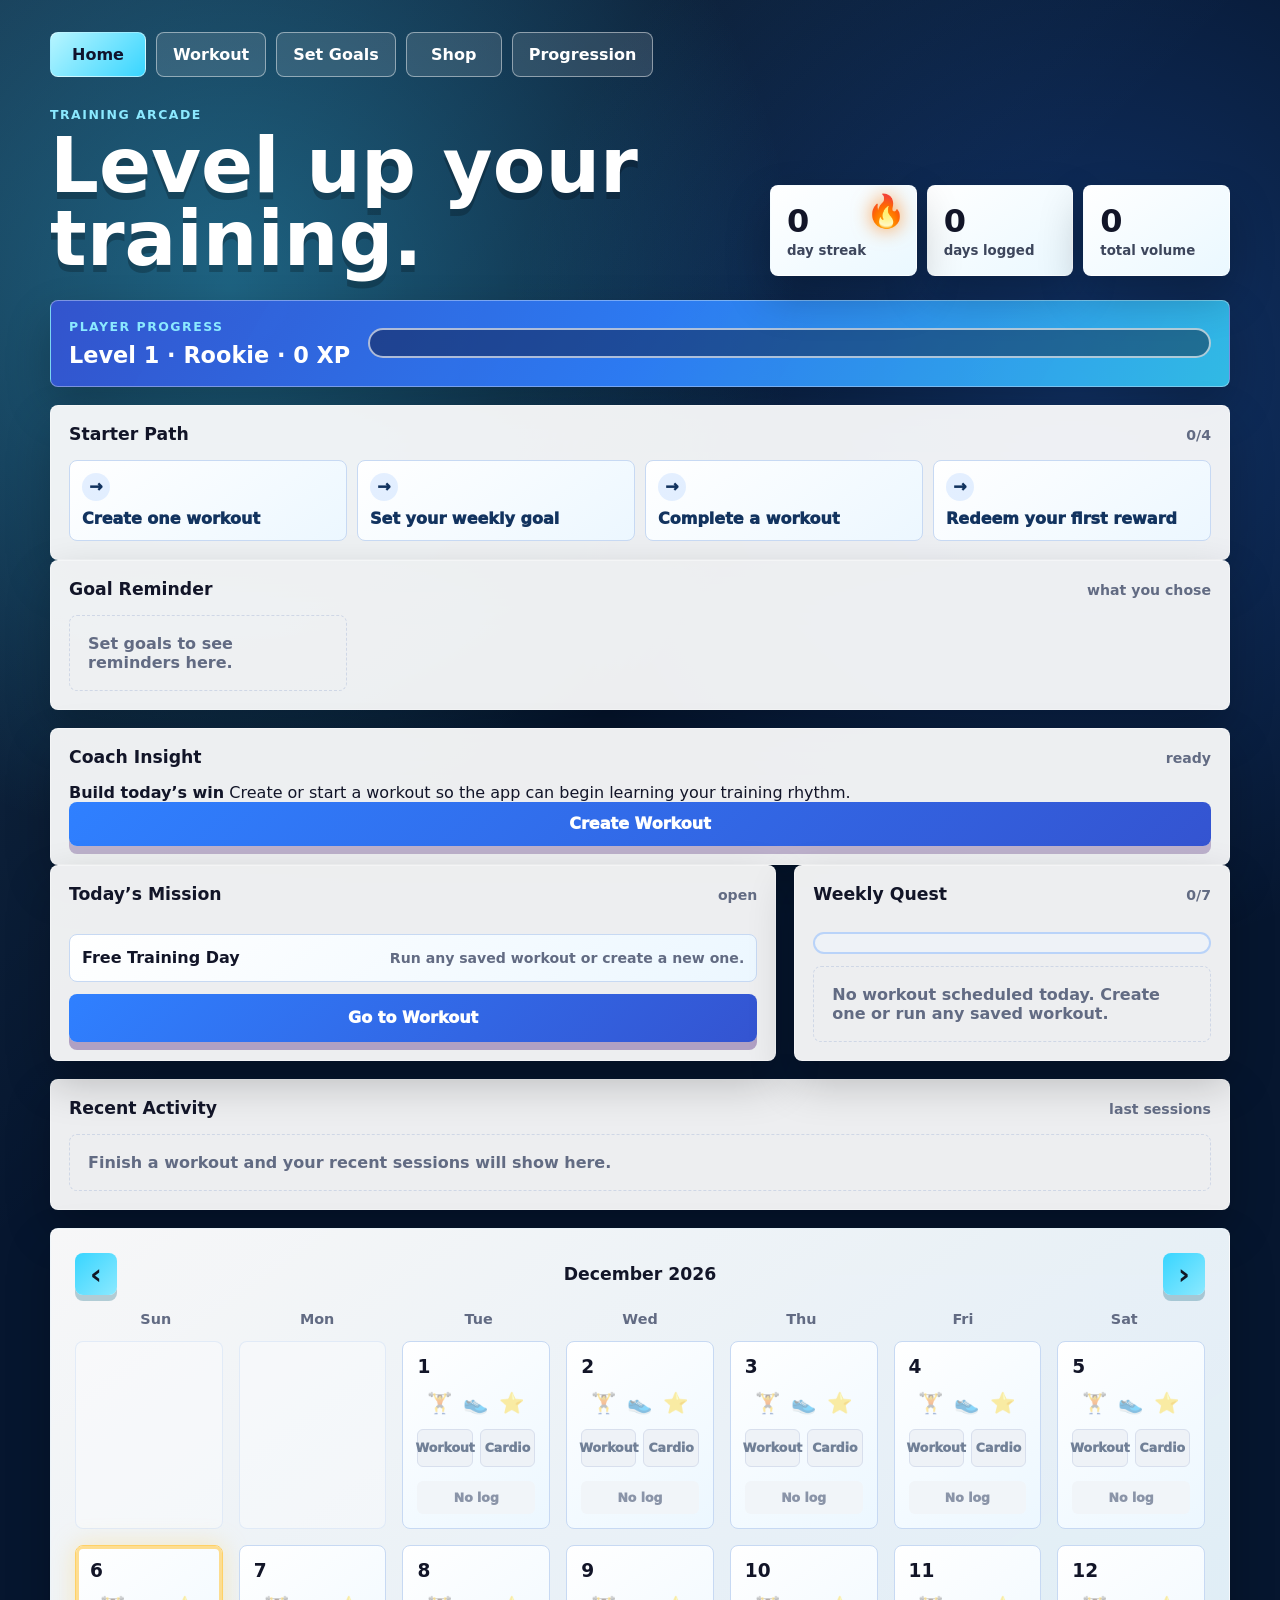
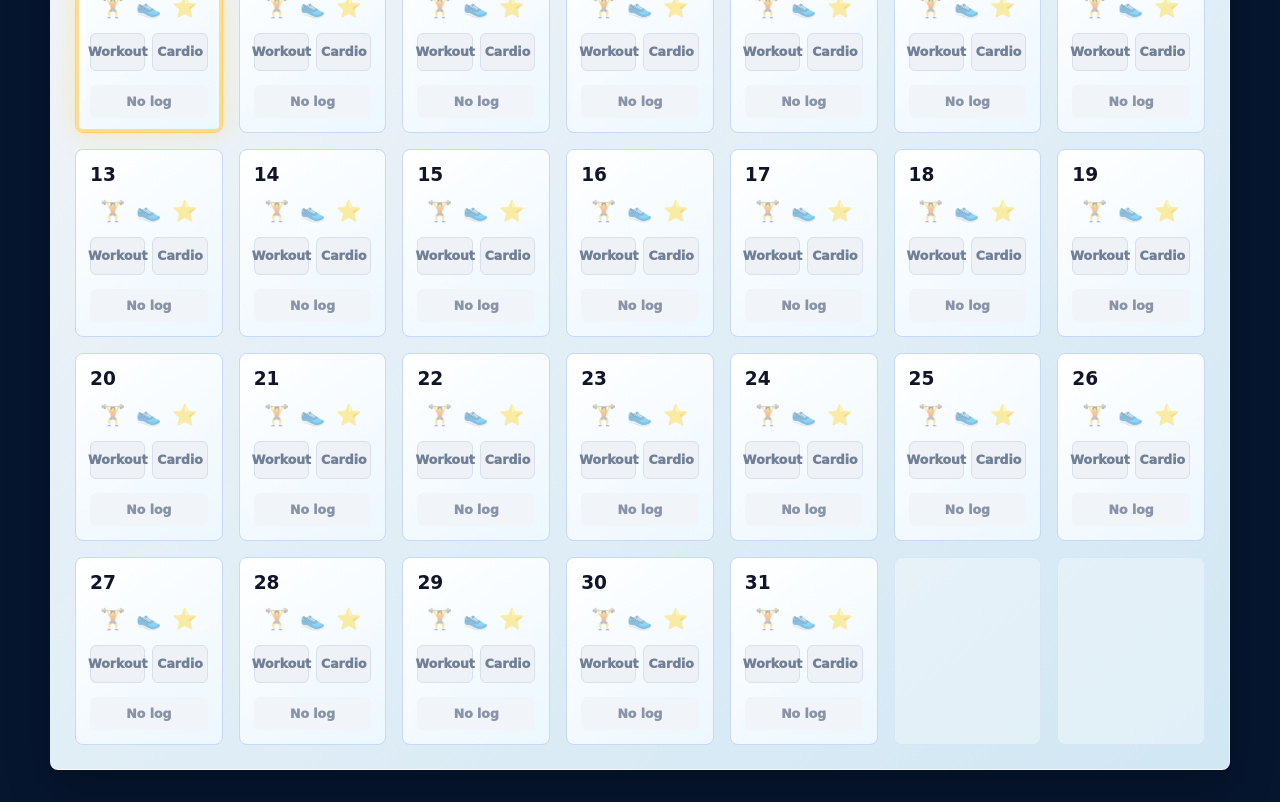
==== index.html @ 78812b55 "Add files via upload" ====
<!doctype html>
<html lang="en">
  <head>
    <meta charset="utf-8" />
    <meta name="viewport" content="width=device-width, initial-scale=1" />
    <title>Overload Fitness Tracker</title>
    <link rel="stylesheet" href="styles.css?v=app-polish-16" />
  </head>
  <body>
    <main class="app-shell">
      <nav class="game-nav" aria-label="App pages">
        <a class="nav-link active" href="index.html">Home</a>
        <a class="nav-link" href="workout.html">Workout</a>
        <a class="nav-link" href="goals.html">Set Goals</a>
        <a class="nav-link" href="shop.html">Shop</a>
        <a class="nav-link" href="progression.html">Progression</a>
      </nav>

      <section class="hero">
        <div>
          <p class="eyebrow">Training arcade</p>
          <h1>Level up your training.</h1>
        </div>
        <div class="scoreboard" aria-label="Training summary">
          <div class="streak-card">
            <span class="flame" aria-hidden="true">🔥</span>
            <span id="streakCount">0</span>
            <small>day streak</small>
          </div>
          <div>
            <span id="totalWorkouts">0</span>
            <small>days logged</small>
          </div>
          <div>
            <span id="totalVolume">0</span>
            <small>total volume</small>
          </div>
        </div>
      </section>

      <section class="xp-panel" aria-label="Training XP">
        <div>
          <p class="eyebrow">Player progress</p>
          <h2 id="xpText">Level 1 · 0 XP</h2>
        </div>
        <div class="xp-track" aria-hidden="true">
          <div id="xpFill" class="xp-fill"></div>
        </div>
      </section>

      <section id="starterPath" class="panel starter-path-panel" aria-label="Starter path"></section>

      <section class="panel goal-reminder-panel" aria-label="Saved goals">
        <div class="panel-header simple">
          <h2>Goal Reminder</h2>
          <span>what you chose</span>
        </div>
        <div id="homeGoalReminder" class="goal-reminder-list"></div>
      </section>

      <section class="panel coach-panel" aria-label="Coach insight">
        <div class="panel-header simple">
          <h2>Coach Insight</h2>
          <span id="coachMood">checking data</span>
        </div>
        <div id="coachInsight" class="coach-insight"></div>
      </section>

      <section class="home-dashboard" aria-label="Today dashboard">
        <section class="panel home-mission-card">
          <div class="panel-header simple">
            <h2>Today’s Mission</h2>
            <span id="homeMissionStatus">ready</span>
          </div>
          <div id="todayMissionList" class="home-mission-list"></div>
          <a class="mission-link" href="workout.html#log">Go to Workout</a>
        </section>

        <section class="panel home-mission-card">
          <div class="panel-header simple">
            <h2>Weekly Quest</h2>
            <span id="homeQuestText">0/7</span>
          </div>
          <div class="quest-meter"><i id="homeQuestFill"></i></div>
          <p id="homeNextAction" class="empty-state">Complete today’s workout to keep the streak alive.</p>
        </section>
      </section>

      <section class="panel home-activity-panel">
        <div class="panel-header simple">
          <h2>Recent Activity</h2>
          <span>last sessions</span>
        </div>
        <div id="homeActivityList" class="home-activity-list"></div>
      </section>

      <section class="log-layout" aria-label="Fitness tracker">
        <section class="panel calendar-panel">
          <div class="panel-header">
            <button class="icon-button" id="prevMonth" type="button" aria-label="Previous month">‹</button>
            <h2 id="monthTitle">Month</h2>
            <button class="icon-button" id="nextMonth" type="button" aria-label="Next month">›</button>
          </div>
          <div class="calendar-weekdays" aria-hidden="true">
            <span>Sun</span>
            <span>Mon</span>
            <span>Tue</span>
            <span>Wed</span>
            <span>Thu</span>
            <span>Fri</span>
            <span>Sat</span>
          </div>
          <div class="calendar" id="calendar" aria-label="Workout calendar"></div>
        </section>
      </section>
    </main>

    <div class="day-modal" id="dayModal" hidden>
      <div class="day-modal-card" role="dialog" aria-modal="true" aria-labelledby="dayModalTitle">
        <div class="panel-header simple">
          <h2 id="dayModalTitle">Day Details</h2>
          <button class="text-button" id="closeDayModal" type="button">Close</button>
        </div>
        <div id="dayModalBody" class="day-modal-body"></div>
      </div>
    </div>

    <script src="script.js?v=app-polish-16"></script>
  </body>
</html>
---- styles.css ----
:root {
  color-scheme: light;
  --bg: #06162f;
  --surface: #ffffff;
  --ink: #121528;
  --muted: #626b83;
  --line: rgba(255, 255, 255, 0.36);
  --accent: #2f80ff;
  --purple: #3454d1;
  --cyan: #38d5ff;
  --lime: #8be9ff;
  --gold: #ffd166;
  --good: #008f5d;
  --bad: #dc2626;
  --warn: #b45309;
  --shadow: 0 20px 45px rgba(0, 0, 0, 0.24);
}

* {
  box-sizing: border-box;
}

body {
  margin: 0;
  min-height: 100vh;
  overflow-x: hidden;
  background:
    radial-gradient(circle at 18% 12%, rgba(56, 213, 255, 0.35), transparent 24%),
    radial-gradient(circle at 84% 16%, rgba(47, 128, 255, 0.28), transparent 25%),
    linear-gradient(135deg, rgba(139, 233, 255, 0.12), transparent 34%),
    var(--bg);
  color: var(--ink);
  font-family: Inter, ui-sans-serif, system-ui, -apple-system, BlinkMacSystemFont, "Segoe UI", sans-serif;
}

button,
input,
textarea {
  font: inherit;
}

.app-shell {
  width: min(1180px, calc(100% - 32px));
  margin: 0 auto;
  padding: 32px 0;
}

.game-nav {
  display: flex;
  flex-wrap: wrap;
  gap: 10px;
  margin-bottom: 12px;
}

.nav-link {
  min-width: 96px;
  border: 1px solid rgba(255, 255, 255, 0.46);
  border-radius: 8px;
  background: rgba(255, 255, 255, 0.12);
  color: white;
  padding: 12px 16px;
  text-align: center;
  text-decoration: none;
  font-weight: 900;
}

.nav-link.active,
.nav-link:hover {
  background: linear-gradient(135deg, #b7f5ff, var(--cyan));
  color: #10132d;
}

.hero {
  display: flex;
  align-items: end;
  justify-content: space-between;
  gap: 24px;
  min-height: 170px;
  padding: 18px 0 24px;
  color: white;
}

.shop-hero {
  display: flex;
  align-items: end;
  justify-content: space-between;
  gap: 24px;
  min-height: 210px;
  padding: 28px 0 30px;
  color: white;
}

.coin-bank {
  min-width: min(280px, 100%);
  border: 1px solid rgba(255, 255, 255, 0.5);
  border-radius: 8px;
  background: linear-gradient(145deg, rgba(255, 209, 102, 0.96), rgba(255, 122, 0, 0.92));
  box-shadow: var(--shadow);
  color: #2b1700;
  padding: 18px;
}

.coin {
  display: inline-grid;
  width: 38px;
  height: 38px;
  place-items: center;
  border-radius: 50%;
  background: #fff6bf;
  box-shadow: inset 0 -4px 0 rgba(255, 122, 0, 0.25);
  font-weight: 900;
}

.coin-bank span:not(.coin) {
  display: block;
  margin-top: 12px;
  font-size: 2.4rem;
  font-weight: 950;
}

.coin-bank small {
  font-weight: 900;
}

.shop-board {
  display: grid;
  grid-template-columns: repeat(3, minmax(0, 1fr));
  gap: 18px;
}

.shop-dashboard {
  display: grid;
  grid-template-columns: 1fr 1fr;
  gap: 18px;
  margin-bottom: 18px;
}

.unlock-card {
  display: grid;
  gap: 10px;
  border: 1px solid #c7d9f3;
  border-radius: 8px;
  background: linear-gradient(145deg, #ffffff, #ecf7ff);
  padding: 12px;
}

.unlock-card div:first-child {
  display: grid;
  gap: 4px;
}

.unlock-card span {
  color: var(--muted);
  font-size: 0.86rem;
  font-weight: 850;
}

.bonus-challenge-list {
  display: grid;
  grid-template-columns: repeat(3, minmax(0, 1fr));
  gap: 12px;
}

.bonus-challenge {
  display: grid;
  gap: 10px;
  border: 1px solid #c7d9f3;
  border-radius: 8px;
  background: linear-gradient(145deg, #ffffff, #ecf7ff);
  padding: 12px;
}

.bonus-challenge.complete {
  border-color: rgba(34, 197, 94, 0.55);
  background: linear-gradient(145deg, #ecfdf5, #e8fbff);
}

.bonus-challenge div:first-child {
  display: grid;
  gap: 4px;
}

.bonus-challenge span {
  color: var(--muted);
  font-size: 0.84rem;
  font-weight: 850;
}

.bonus-challenge em {
  color: var(--accent);
  font-style: normal;
  font-weight: 950;
}

.template-strip {
  display: flex;
  flex-wrap: wrap;
  gap: 10px;
}

.template-strip button {
  border: 1px solid rgba(47, 128, 255, 0.26);
  border-radius: 999px;
  background: linear-gradient(135deg, #ffffff, #ecf7ff);
  color: #12335f;
  cursor: pointer;
  padding: 9px 13px;
  font-size: 0.9rem;
  font-weight: 950;
}

.template-strip button:hover {
  background: linear-gradient(135deg, var(--cyan), var(--lime));
}

.starter-path-list {
  display: grid;
  grid-template-columns: repeat(4, minmax(0, 1fr));
  gap: 10px;
}

.starter-path-list a {
  display: grid;
  gap: 8px;
  border: 1px solid #c7d9f3;
  border-radius: 8px;
  background: linear-gradient(145deg, #ffffff, #ecf7ff);
  color: #12335f;
  padding: 12px;
  text-decoration: none;
  font-weight: 950;
}

.starter-path-list span {
  display: grid;
  width: 28px;
  height: 28px;
  place-items: center;
  border-radius: 50%;
  background: rgba(47, 128, 255, 0.12);
}

.starter-path-list a.done {
  border-color: rgba(34, 197, 94, 0.45);
  background: linear-gradient(145deg, #ecfdf5, #ffffff);
}

.quest-board {
  display: grid;
  grid-template-columns: repeat(2, minmax(0, 1fr));
  gap: 18px;
  margin-bottom: 18px;
}

.quest-card {
  display: flex;
  justify-content: space-between;
  gap: 18px;
  align-items: start;
  border: 1px solid rgba(255, 255, 255, 0.46);
  border-radius: 8px;
  background: linear-gradient(145deg, rgba(255, 255, 255, 0.96), rgba(240, 247, 255, 0.94));
  box-shadow: var(--shadow);
  padding: 18px;
}

.quest-card h2 {
  margin-bottom: 8px;
}

.quest-card p:not(.eyebrow) {
  margin-bottom: 0;
  color: var(--muted);
  font-weight: 850;
}

.shop-slot {
  min-height: 260px;
  border: 1px solid rgba(255, 255, 255, 0.46);
  border-radius: 8px;
  background: linear-gradient(145deg, rgba(255, 255, 255, 0.96), rgba(232, 251, 255, 0.94));
  box-shadow: var(--shadow);
  padding: 18px;
}

.shop-slot.reward-ready {
  background: linear-gradient(145deg, #fff8dc, #e8fbff);
  border-color: rgba(255, 209, 102, 0.72);
}

.slot-top {
  display: flex;
  justify-content: space-between;
  gap: 12px;
  align-items: center;
  margin-bottom: 24px;
}

.slot-icon {
  display: grid;
  width: 64px;
  height: 64px;
  place-items: center;
  border: 3px solid rgba(124, 58, 237, 0.24);
  border-radius: 8px;
  background: linear-gradient(135deg, rgba(255, 45, 149, 0.18), rgba(0, 212, 255, 0.2));
  color: var(--purple);
  font-size: 2rem;
  font-weight: 950;
}

.chocolate-icon {
  display: grid;
  grid-template-columns: repeat(2, 1fr);
  gap: 5px;
  width: 82px;
  height: 64px;
  border: 5px solid #8b4513;
  border-radius: 8px;
  background: #5a2d16;
  box-shadow: 0 8px 0 rgba(90, 45, 22, 0.25), inset 0 0 0 3px rgba(255, 255, 255, 0.08);
  padding: 7px;
  transform: rotate(-7deg);
}

.chocolate-icon span {
  border-radius: 5px;
  background: linear-gradient(145deg, #7a3f20, #3b1d10);
  box-shadow: inset 2px 2px 0 rgba(255, 255, 255, 0.14);
}

.burger-icon {
  display: grid;
  gap: 3px;
  width: 86px;
  height: 70px;
  align-content: center;
  transform: rotate(5deg);
}

.burger-icon span {
  display: block;
  box-shadow: 0 4px 0 rgba(0, 0, 0, 0.12);
}

.burger-bun {
  background: linear-gradient(145deg, #f8c66a, #d98f2b);
}

.burger-bun.top {
  height: 24px;
  border-radius: 999px 999px 12px 12px;
}

.burger-bun.bottom {
  height: 16px;
  border-radius: 8px 8px 999px 999px;
}

.burger-cheese {
  height: 10px;
  border-radius: 4px;
  background: linear-gradient(145deg, #ffd166, #ffb703);
}

.burger-patty {
  height: 13px;
  border-radius: 6px;
  background: linear-gradient(145deg, #7a3f20, #3b1d10);
}

.soda-icon {
  position: relative;
  display: grid;
  place-items: center;
  width: 58px;
  height: 82px;
  border: 4px solid #b91c1c;
  border-radius: 14px 14px 10px 10px;
  background: linear-gradient(145deg, #ef4444, #b91c1c);
  box-shadow: 0 8px 0 rgba(185, 28, 28, 0.24), inset 8px 0 0 rgba(255, 255, 255, 0.13);
  color: white;
  font-weight: 950;
  transform: rotate(4deg);
}

.soda-top {
  position: absolute;
  left: 8px;
  right: 8px;
  top: 5px;
  height: 8px;
  border-radius: 999px;
  background: #fee2e2;
}

.soda-shine {
  position: absolute;
  left: 10px;
  top: 22px;
  width: 8px;
  height: 36px;
  border-radius: 999px;
  background: rgba(255, 255, 255, 0.35);
}

.soda-label {
  border-radius: 999px;
  background: rgba(255, 255, 255, 0.92);
  color: #b91c1c;
  padding: 6px 7px;
  font-size: 0.76rem;
}

.streak-icon {
  position: relative;
  display: grid;
  width: 76px;
  height: 76px;
  place-items: center;
}

.streak-shield {
  position: absolute;
  inset: 8px;
  border: 4px solid rgba(255, 255, 255, 0.76);
  border-radius: 22px 22px 28px 28px;
  background: linear-gradient(145deg, #ff7a00, #ff2d95);
  box-shadow: 0 0 24px rgba(255, 122, 0, 0.6), 0 8px 0 rgba(124, 58, 237, 0.22);
}

.streak-flame {
  position: relative;
  z-index: 1;
  font-size: 2.2rem;
  filter: drop-shadow(0 0 10px rgba(255, 209, 102, 0.85));
}

.slot-price {
  border-radius: 999px;
  background: linear-gradient(135deg, var(--gold), #ff7a00);
  color: #2b1700;
  padding: 8px 10px;
  font-size: 0.82rem;
  font-weight: 950;
}

.shop-slot h2 {
  margin-bottom: 8px;
  font-size: 1.15rem;
}

.shop-slot p {
  color: var(--muted);
  font-weight: 750;
}

.spend-control {
  margin-top: 14px;
}

.reward-slider {
  margin: 2px 0 12px;
  accent-color: var(--accent);
}

.reward-value {
  border-radius: 8px;
  background: linear-gradient(135deg, rgba(157, 255, 63, 0.28), rgba(0, 212, 255, 0.22));
  color: var(--ink);
  padding: 10px 12px;
  font-weight: 950;
}

.redeem-button {
  width: 100%;
  margin-top: 12px;
}

.shop-slot button:disabled {
  opacity: 0.58;
  cursor: not-allowed;
  filter: grayscale(0.2);
}

.blank-page {
  min-height: 320px;
  display: grid;
  place-items: center;
}

.progress-grid {
  display: grid;
  gap: 18px;
}

.progress-summary {
  display: grid;
  grid-template-columns: repeat(4, minmax(0, 1fr));
  gap: 14px;
  margin-bottom: 18px;
}

.progress-stat-card {
  border: 1px solid rgba(255, 255, 255, 0.46);
  border-radius: 8px;
  background: linear-gradient(145deg, rgba(255, 255, 255, 0.96), rgba(220, 242, 255, 0.95));
  box-shadow: var(--shadow);
  padding: 16px;
}

.progress-stat-card span,
.progress-stat-card small {
  display: block;
  color: var(--muted);
  font-weight: 850;
}

.progress-stat-card strong {
  display: block;
  margin: 6px 0;
  color: var(--accent);
  font-size: 1.55rem;
  font-weight: 950;
}

.progress-insights {
  display: grid;
  grid-template-columns: repeat(2, minmax(0, 1fr));
  gap: 18px;
  margin-bottom: 18px;
}

.training-readiness-panel {
  margin-bottom: 18px;
}

.training-readiness {
  display: grid;
  grid-template-columns: auto minmax(0, 1fr);
  gap: 16px;
  align-items: center;
}

.training-readiness div:last-child {
  display: grid;
  gap: 5px;
}

.training-readiness span,
.training-readiness small {
  color: var(--muted);
  font-weight: 850;
}

.readiness-ring {
  display: grid;
  width: 96px;
  height: 96px;
  place-items: center;
  border-radius: 50%;
  background:
    radial-gradient(circle, #fff 55%, transparent 57%),
    conic-gradient(var(--accent) var(--ready), #e5edf8 0);
  color: var(--accent);
}

.readiness-ring strong {
  grid-area: 1 / 1;
  font-size: 1.6rem;
  font-weight: 950;
}

.readiness-ring span {
  grid-area: 1 / 1;
  margin-top: 34px;
  font-size: 0.72rem;
}

.progress-card-list {
  display: grid;
  gap: 10px;
}

.progress-mini-card {
  display: grid;
  gap: 4px;
  border: 1px solid #c7d9f3;
  border-radius: 8px;
  background: rgba(255, 255, 255, 0.88);
  padding: 12px;
}

.progress-mini-card strong {
  color: var(--ink);
}

.progress-mini-card span {
  color: var(--muted);
  font-size: 0.88rem;
  font-weight: 850;
}

.progress-details {
  margin-top: 18px;
}

.progress-details summary {
  display: grid;
  min-height: 52px;
  place-items: center;
  border: 1px solid rgba(255, 255, 255, 0.46);
  border-radius: 8px;
  background: linear-gradient(135deg, rgba(183, 245, 255, 0.96), rgba(56, 213, 255, 0.9));
  box-shadow: 0 8px 0 rgba(0, 95, 122, 0.26);
  color: #10132d;
  cursor: pointer;
  font-weight: 950;
  list-style: none;
}

.progress-details summary::-webkit-details-marker {
  display: none;
}

.progress-details[open] summary {
  margin-bottom: 18px;
}

.consistency-map {
  display: grid;
  grid-template-columns: repeat(14, minmax(0, 1fr));
  gap: 7px;
}

.consistency-map span {
  aspect-ratio: 1;
  border: 1px solid #cfd7e6;
  border-radius: 6px;
  background: #eef2f7;
}

.consistency-map span.complete {
  border-color: rgba(34, 197, 94, 0.7);
  background: linear-gradient(135deg, #10b981, #38d5ff);
  box-shadow: 0 0 14px rgba(34, 197, 94, 0.3);
}

.muscle-balance {
  display: grid;
  gap: 10px;
}

.muscle-row {
  display: grid;
  grid-template-columns: 94px minmax(0, 1fr) 76px;
  gap: 10px;
  align-items: center;
  color: var(--muted);
  font-weight: 850;
}

.muscle-row div {
  overflow: hidden;
  height: 14px;
  border-radius: 999px;
  background: #eef2f7;
}

.muscle-row i {
  display: block;
  height: 100%;
  border-radius: inherit;
  background: linear-gradient(90deg, var(--accent), var(--cyan));
  min-width: 4px;
}

.muscle-row strong {
  color: var(--ink);
  text-align: right;
}

.graph-panel {
  overflow: hidden;
}

.graph-panel select {
  min-height: 40px;
  border: 1px solid #cfd7e6;
  border-radius: 8px;
  background: #fffdf7;
  color: var(--ink);
  padding: 8px 12px;
  font-weight: 850;
}

.graph-panel canvas {
  display: block;
  width: 100%;
  height: auto;
  border: 1px solid #d8dfed;
  border-radius: 8px;
  background: linear-gradient(145deg, #ffffff, #f0f7ff);
}

.eyebrow {
  margin: 0 0 8px;
  color: var(--lime);
  font-size: 0.78rem;
  font-weight: 900;
  letter-spacing: 0.12em;
  text-transform: uppercase;
}

h1,
h2,
p {
  margin-top: 0;
}

h1 {
  max-width: 680px;
  margin-bottom: 0;
  font-size: clamp(2.4rem, 6vw, 5rem);
  line-height: 0.95;
  text-shadow: 0 7px 0 rgba(0, 0, 0, 0.22);
}

h2 {
  margin-bottom: 18px;
  font-size: 1.08rem;
}

.scoreboard {
  display: grid;
  grid-template-columns: repeat(3, minmax(104px, 1fr));
  gap: 10px;
  min-width: min(460px, 100%);
}

.scoreboard div,
.log-form,
.daily-form,
.cardio-form,
.max-form,
.log-picker,
.panel,
.xp-panel {
  border: 1px solid var(--line);
  border-radius: 8px;
  box-shadow: var(--shadow);
}

.scoreboard div {
  background: linear-gradient(145deg, #ffffff, #eaf8ff);
  padding: 16px;
}

.scoreboard span {
  display: block;
  color: var(--ink);
  font-size: 2rem;
  font-weight: 900;
}

.scoreboard small {
  color: #3d465c;
  font-weight: 800;
}

.streak-card {
  position: relative;
  overflow: hidden;
}

.flame {
  position: absolute;
  right: 10px;
  top: 6px;
  color: initial;
  filter: drop-shadow(0 0 10px rgba(255, 122, 0, 0.75));
}

.xp-panel {
  display: grid;
  grid-template-columns: auto minmax(220px, 1fr);
  gap: 18px;
  align-items: center;
  margin-bottom: 18px;
  background: linear-gradient(120deg, rgba(52, 84, 209, 0.95), rgba(47, 128, 255, 0.92), rgba(56, 213, 255, 0.84));
  color: white;
  padding: 18px;
}

.xp-panel h2 {
  margin: 0;
  font-size: 1.4rem;
}

.xp-track {
  overflow: hidden;
  min-height: 26px;
  border: 2px solid rgba(255, 255, 255, 0.64);
  border-radius: 999px;
  background: rgba(11, 13, 35, 0.42);
}

.xp-fill {
  width: 0%;
  min-height: 26px;
  border-radius: 999px;
  background: linear-gradient(90deg, #b7f5ff, var(--cyan), var(--accent));
  box-shadow: 0 0 22px rgba(56, 213, 255, 0.8);
  transition: width 260ms ease;
}

.log-layout {
  display: grid;
  gap: 18px;
}

.home-dashboard {
  display: grid;
  grid-template-columns: 1.25fr 0.75fr;
  gap: 18px;
  margin-bottom: 18px;
}

.goal-reminder-panel {
  margin-bottom: 18px;
}

.goal-reminder-list {
  display: grid;
  grid-template-columns: repeat(4, minmax(0, 1fr));
  gap: 10px;
}

.goal-reminder-item {
  display: grid;
  gap: 5px;
  border: 1px solid #c7d9f3;
  border-radius: 8px;
  background: linear-gradient(145deg, #ffffff, #ecf7ff);
  padding: 12px;
}

.goal-reminder-item strong {
  color: var(--ink);
  font-size: 0.9rem;
}

.goal-reminder-item span {
  color: var(--muted);
  font-size: 0.82rem;
  font-weight: 850;
}

.home-mission-card {
  display: grid;
  gap: 12px;
}

.home-mission-list {
  display: grid;
  gap: 10px;
}

.home-activity-panel {
  margin-bottom: 18px;
}

.home-activity-list {
  display: grid;
  gap: 10px;
}

.activity-item {
  display: flex;
  align-items: center;
  justify-content: space-between;
  gap: 12px;
  border: 1px solid #c7d9f3;
  border-radius: 8px;
  background: linear-gradient(145deg, #ffffff, #ecf7ff);
  padding: 12px;
}

.activity-item div {
  display: grid;
  gap: 4px;
}

.activity-item span {
  color: var(--muted);
  font-size: 0.86rem;
  font-weight: 850;
}

.activity-item em {
  border-radius: 999px;
  background: linear-gradient(135deg, var(--gold), #ff7a00);
  color: #2b1700;
  padding: 7px 10px;
  font-style: normal;
  font-weight: 950;
  white-space: nowrap;
}

.mission-item {
  display: grid;
  grid-template-columns: minmax(0, 1fr) auto;
  gap: 6px 12px;
  align-items: center;
  border: 1px solid #c7d9f3;
  border-radius: 8px;
  background: linear-gradient(145deg, #ffffff, #ecf7ff);
  padding: 12px;
}

.mission-item strong {
  color: var(--ink);
}

.mission-item span {
  color: var(--muted);
  font-size: 0.88rem;
  font-weight: 850;
}

.mission-item em {
  grid-row: span 2;
  border-radius: 999px;
  background: linear-gradient(135deg, var(--gold), #ff7a00);
  color: #2b1700;
  padding: 7px 10px;
  font-size: 0.76rem;
  font-style: normal;
  font-weight: 950;
}

.mission-item.done em {
  background: linear-gradient(135deg, #10b981, #38d5ff);
  color: #062b1d;
}

.mission-link {
  display: grid;
  min-height: 46px;
  place-items: center;
  border-radius: 8px;
  background: linear-gradient(135deg, var(--accent), var(--purple));
  box-shadow: 0 8px 0 rgba(62, 17, 109, 0.35);
  color: white;
  font-weight: 950;
  text-decoration: none;
}

.connected-panel {
  display: flex;
  align-items: center;
  justify-content: space-between;
  gap: 16px;
  margin-bottom: 18px;
}

.connected-panel h2 {
  margin-bottom: 0;
}

.connected-action {
  display: grid;
  min-height: 44px;
  min-width: 150px;
  place-items: center;
  border-radius: 8px;
  background: linear-gradient(135deg, var(--accent), var(--purple));
  box-shadow: 0 8px 0 rgba(62, 17, 109, 0.28);
  color: white;
  font-weight: 950;
  text-align: center;
  text-decoration: none;
}

.quest-meter {
  overflow: hidden;
  height: 22px;
  border: 2px solid rgba(47, 128, 255, 0.28);
  border-radius: 999px;
  background: #eef2f7;
}

.quest-meter i {
  display: block;
  width: 0%;
  height: 100%;
  border-radius: inherit;
  background: linear-gradient(90deg, var(--accent), var(--cyan), #10b981);
  transition: width 220ms ease;
}

.workout-command-panel {
  margin-bottom: 18px;
}

.workout-mode-panel {
  display: grid;
  grid-template-columns: repeat(2, minmax(0, 1fr));
  gap: 12px;
  margin-bottom: 18px;
}

.workout-mode-button {
  min-height: 74px;
  border: 1px solid rgba(255, 255, 255, 0.5);
  background: linear-gradient(145deg, rgba(255, 255, 255, 0.16), rgba(56, 213, 255, 0.18));
  box-shadow: var(--shadow);
  color: white;
  font-size: 1.08rem;
}

.workout-mode-button.active {
  background: linear-gradient(135deg, #b7f5ff, var(--cyan), var(--accent));
  color: #10132d;
  box-shadow: 0 10px 0 rgba(0, 95, 122, 0.32), 0 0 28px rgba(56, 213, 255, 0.52);
}

.workout-mode-section {
  display: none;
}

.workout-mode-section[hidden] {
  display: none;
}

.workout-mode-section.active {
  display: grid;
}

.create-workout-grid {
  display: grid;
  grid-template-columns: repeat(2, minmax(0, 1fr));
  gap: 12px;
}

.create-workout-grid label:nth-child(n + 3) {
  grid-column: span 1;
}

.wide-field {
  grid-column: 1 / -1;
}

.blank-create-box {
  min-height: 320px;
  border: 2px dashed rgba(47, 128, 255, 0.35);
  border-radius: 8px;
  background: linear-gradient(145deg, rgba(255, 255, 255, 0.72), rgba(220, 242, 255, 0.64));
}

.create-builder {
  display: grid;
  gap: 18px;
}

.builder-header {
  display: flex;
  align-items: center;
  justify-content: space-between;
  gap: 12px;
}

.builder-header h3 {
  margin: 0;
  font-size: 1rem;
}

.builder-actions {
  display: flex;
  flex-wrap: wrap;
  gap: 10px;
  justify-content: end;
}

.exercise-box-list {
  display: grid;
  gap: 14px;
}

.saved-workout-grid {
  display: grid;
  gap: 12px;
}

.workout-library-card {
  display: grid;
  grid-template-columns: 1fr auto;
  gap: 12px;
  align-items: center;
  border: 1px solid #c7d9f3;
  border-radius: 8px;
  background: linear-gradient(145deg, #ffffff, #ecf7ff);
  padding: 12px;
}

.workout-library-card.active {
  border-color: rgba(47, 128, 255, 0.6);
  box-shadow: 0 0 0 3px rgba(47, 128, 255, 0.12);
}

.workout-library-card div:first-child {
  display: grid;
  gap: 4px;
}

.workout-library-card strong {
  color: var(--ink);
  font-size: 1rem;
}

.workout-library-card span,
.workout-library-card small {
  color: var(--muted);
  font-weight: 850;
}

.workout-card-actions {
  display: flex;
  flex-wrap: wrap;
  gap: 8px;
  justify-content: end;
}

.workout-card-actions button {
  min-width: 72px;
}

.workout-plan-stats {
  display: grid;
  grid-template-columns: repeat(4, minmax(0, 1fr));
  gap: 10px;
}

.workout-plan-stats span {
  display: grid;
  gap: 4px;
  border: 1px solid #c7d9f3;
  border-radius: 8px;
  background: rgba(255, 255, 255, 0.78);
  color: var(--muted);
  padding: 10px;
  font-size: 0.82rem;
  font-weight: 850;
}

.workout-plan-stats strong {
  color: #12335f;
  font-size: 1rem;
}

.exercise-builder-box {
  display: grid;
  grid-template-columns: repeat(5, minmax(0, 1fr)) auto;
  gap: 12px;
  align-items: end;
  border: 1px solid #c7d9f3;
  border-radius: 8px;
  background: linear-gradient(145deg, #ffffff, #ecf7ff);
  padding: 14px;
}

.remove-exercise-button {
  min-width: 88px;
}

.create-workout-button {
  background: linear-gradient(135deg, #10b981, #22c55e);
  box-shadow: 0 8px 0 rgba(0, 95, 59, 0.34), 0 0 22px rgba(34, 197, 94, 0.35);
}

.repeat-days-panel {
  display: grid;
  gap: 12px;
  border: 1px solid #c7d9f3;
  border-radius: 8px;
  background: linear-gradient(145deg, #ffffff, #ecf7ff);
  padding: 14px;
}

.repeat-days-panel h3 {
  margin: 0;
  font-size: 1rem;
}

.repeat-day-grid {
  display: grid;
  grid-template-columns: repeat(7, minmax(0, 1fr));
  gap: 8px;
}

.repeat-day-grid label {
  display: flex;
  align-items: center;
  justify-content: center;
  gap: 6px;
  min-height: 44px;
  margin: 0;
  border: 1px solid #cfd7e6;
  border-radius: 8px;
  background: #fffdf7;
  color: var(--ink);
}

.repeat-day-grid input {
  width: 16px;
  height: 16px;
  accent-color: var(--accent);
}

.saved-workout-picker {
  display: grid;
  gap: 12px;
}

.selected-workout-preview h3 {
  margin: 0 0 12px;
}

.repeat-preview {
  margin-bottom: 14px;
  color: var(--muted);
  font-weight: 850;
}

.selected-exercise-list {
  display: grid;
  gap: 10px;
}

.selected-exercise {
  display: grid;
  grid-template-columns: 1.4fr repeat(4, minmax(0, 1fr));
  gap: 10px;
  align-items: center;
  border: 1px solid #c7d9f3;
  border-radius: 8px;
  background: linear-gradient(145deg, #ffffff, #ecf7ff);
  padding: 12px;
}

.selected-exercise span {
  color: var(--muted);
  font-size: 0.84rem;
  font-weight: 850;
}

.selected-history {
  display: grid;
  gap: 7px;
  border: 1px solid rgba(47, 128, 255, 0.22);
  border-radius: 8px;
  background: rgba(183, 245, 255, 0.32);
  padding: 12px;
  margin-top: 12px;
}

.selected-history span {
  color: var(--muted);
  font-size: 0.88rem;
  font-weight: 850;
}

.workout-runner {
  margin-top: 16px;
}

.selected-workout-actions {
  display: grid;
  grid-template-columns: 1.5fr repeat(4, minmax(0, 1fr));
  gap: 10px;
  margin-top: 14px;
}

.runner-card {
  display: grid;
  gap: 14px;
  border: 2px solid rgba(47, 128, 255, 0.36);
  border-radius: 8px;
  background: linear-gradient(145deg, #ffffff, #dff5ff);
  box-shadow: 0 16px 34px rgba(47, 128, 255, 0.18);
  padding: 18px;
}

.runner-card.rest {
  border-color: rgba(255, 209, 102, 0.8);
  background: linear-gradient(145deg, #fff8dc, #e8fbff);
}

.runner-card.done {
  border-color: rgba(34, 197, 94, 0.7);
  background: linear-gradient(145deg, #ecfdf5, #e8fbff);
}

.runner-topline,
.runner-actions,
.fail-form {
  display: grid;
  grid-template-columns: repeat(2, minmax(0, 1fr));
  gap: 12px;
  align-items: end;
}

.runner-topline {
  align-items: center;
}

.runner-topline span,
.runner-timer {
  color: var(--accent);
  font-size: 2.4rem;
  font-weight: 950;
  text-align: right;
}

.runner-timer {
  text-align: left;
  font-size: clamp(3rem, 10vw, 6rem);
}

.runner-prescription,
.runner-results {
  display: grid;
  gap: 10px;
}

.mission-complete-stats,
.session-next-actions {
  display: grid;
  grid-template-columns: repeat(3, minmax(0, 1fr));
  gap: 10px;
}

.mission-complete-stats span,
.session-next-actions a {
  border: 1px solid rgba(47, 128, 255, 0.22);
  border-radius: 8px;
  background: rgba(255, 255, 255, 0.82);
  color: #12335f;
  padding: 10px;
  text-align: center;
  text-decoration: none;
  font-weight: 950;
}

.session-next-actions a:hover {
  background: linear-gradient(135deg, var(--cyan), var(--lime));
}

.runner-hint {
  margin: 0;
  border: 1px solid rgba(47, 128, 255, 0.22);
  border-radius: 8px;
  background: rgba(183, 245, 255, 0.42);
  color: #12335f;
  padding: 10px 12px;
  font-size: 0.9rem;
  font-weight: 850;
}

.coach-plan {
  display: grid;
  gap: 8px;
  border: 1px solid rgba(47, 128, 255, 0.24);
  border-radius: 8px;
  background: linear-gradient(135deg, rgba(236, 247, 255, 0.96), rgba(255, 255, 255, 0.94));
  padding: 12px;
}

.coach-plan strong {
  color: #12335f;
  font-size: 0.96rem;
}

.coach-plan span {
  border-left: 4px solid var(--accent);
  background: rgba(255, 255, 255, 0.74);
  color: var(--ink);
  padding: 8px 10px;
  font-size: 0.88rem;
  font-weight: 850;
}

.runner-prescription {
  grid-template-columns: repeat(4, minmax(0, 1fr));
}

.runner-prescription span,
.runner-result {
  border: 1px solid #c7d9f3;
  border-radius: 8px;
  background: #fffdf7;
  padding: 10px;
  color: var(--muted);
  font-weight: 850;
}

.warmup-plan,
.plate-plan {
  border: 1px solid rgba(47, 128, 255, 0.22);
  border-radius: 8px;
  background: rgba(255, 253, 247, 0.82);
  padding: 10px 12px;
}

.warmup-plan summary,
.plate-plan summary {
  color: var(--ink);
  cursor: pointer;
  font-weight: 950;
}

.plate-plan p {
  margin: 8px 0 0;
  color: #12335f;
  font-weight: 900;
}

.warmup-plan div {
  display: grid;
  grid-template-columns: repeat(3, minmax(0, 1fr));
  gap: 8px;
  margin-top: 10px;
}

.warmup-plan span {
  border-radius: 6px;
  background: linear-gradient(135deg, rgba(183, 245, 255, 0.8), rgba(47, 128, 255, 0.14));
  color: #12335f;
  padding: 8px;
  font-weight: 900;
  text-align: center;
}

.complete-exercise-button {
  background: linear-gradient(135deg, #10b981, #22c55e);
  box-shadow: 0 8px 0 rgba(0, 95, 59, 0.34), 0 0 22px rgba(34, 197, 94, 0.35);
}

.admin-dashboard,
.admin-workout-list,
.admin-exercise-list,
.admin-actions {
  display: grid;
  gap: 16px;
}

.admin-workout-card {
  border: 1px solid #c7d9f3;
  border-radius: 8px;
  background: linear-gradient(145deg, #ffffff, #ecf7ff);
  padding: 16px;
}

.admin-exercise-row {
  display: grid;
  grid-template-columns: repeat(5, minmax(0, 1fr));
  gap: 12px;
}

.admin-actions {
  grid-template-columns: repeat(2, minmax(0, 1fr));
}

.log-options,
.quick-tools,
.content-stack {
  display: grid;
  gap: 18px;
}

.log-options {
  grid-template-columns: repeat(3, minmax(0, 1fr));
}

.quick-tools {
  grid-template-columns: repeat(2, minmax(0, 1fr));
}

.log-picker {
  grid-column: 1 / -1;
}

.template-grid,
.timer-actions {
  display: grid;
  grid-template-columns: repeat(2, minmax(0, 1fr));
  gap: 10px;
}

.log-form,
.daily-form,
.cardio-form,
.max-form,
.log-picker,
.panel {
  background: rgba(255, 255, 255, 0.93);
  padding: 18px;
}

.log-type-panel {
  display: none;
}

.log-type-panel.active {
  display: block;
  grid-column: 1 / -1;
}

label {
  display: grid;
  gap: 7px;
  margin-bottom: 14px;
  color: var(--muted);
  font-size: 0.86rem;
  font-weight: 850;
}

.optional {
  color: #8b5cf6;
  font-size: 0.76rem;
  font-weight: 800;
}

input,
textarea,
select {
  width: 100%;
  border: 1px solid #cfd7e6;
  border-radius: 8px;
  background: #fffdf7;
  color: var(--ink);
  padding: 12px 13px;
  outline: none;
}

textarea {
  min-height: 108px;
  resize: vertical;
}

.check-label {
  display: flex;
  align-items: center;
  gap: 10px;
}

.check-label input {
  width: 20px;
  height: 20px;
  accent-color: var(--accent);
}

input:focus,
textarea:focus,
select:focus {
  border-color: var(--accent);
  box-shadow: 0 0 0 4px rgba(255, 45, 149, 0.18);
}

.input-row {
  display: grid;
  grid-template-columns: 1fr 1fr;
  gap: 12px;
}

button {
  min-height: 44px;
  border: 0;
  border-radius: 8px;
  background: linear-gradient(135deg, var(--accent), var(--purple));
  box-shadow: 0 8px 0 rgba(62, 17, 109, 0.35);
  color: white;
  cursor: pointer;
  font-weight: 900;
}

button:hover {
  filter: brightness(1.08);
  transform: translateY(-1px);
}

.panel {
  min-width: 0;
}

.calendar-panel {
  overflow-x: visible;
  padding: 24px;
  background: linear-gradient(145deg, rgba(255, 255, 255, 0.97), rgba(220, 242, 255, 0.95));
}

.panel-header {
  display: flex;
  align-items: center;
  justify-content: space-between;
  gap: 12px;
  margin-bottom: 16px;
}

.panel-header h2 {
  margin: 0;
}

.panel-header.simple {
  align-items: baseline;
}

.panel-header span {
  color: var(--muted);
  font-size: 0.88rem;
  font-weight: 800;
}

.icon-button {
  width: 42px;
  min-height: 42px;
  background: linear-gradient(135deg, var(--cyan), var(--lime));
  box-shadow: 0 6px 0 rgba(0, 95, 122, 0.28);
  color: #111827;
  font-size: 1.8rem;
  line-height: 1;
}

.calendar-weekdays,
.calendar {
  display: grid;
  grid-template-columns: repeat(7, minmax(0, 1fr));
  min-width: 0;
}

.calendar-weekdays {
  margin-bottom: 14px;
  color: var(--muted);
  font-size: 0.9rem;
  font-weight: 900;
  text-align: center;
}

.calendar {
  gap: 16px;
  grid-auto-rows: minmax(150px, auto);
}

.day {
  display: grid;
  align-content: space-between;
  gap: 14px;
  min-height: 176px;
  border: 1px solid #c7d9f3;
  border-radius: 8px;
  background: linear-gradient(145deg, #ffffff, #ecf7ff);
  padding: 14px;
  cursor: pointer;
  transition: transform 160ms ease, box-shadow 160ms ease;
}

.day:hover {
  transform: translateY(-2px);
  box-shadow: 0 12px 28px rgba(0, 0, 0, 0.14);
}

.day.empty {
  border-color: rgba(199, 217, 243, 0.45);
  background: rgba(255, 255, 255, 0.34);
  cursor: default;
  pointer-events: none;
}

.day.today {
  border-color: var(--gold);
  box-shadow: inset 0 0 0 3px rgba(255, 209, 102, 0.72), 0 0 24px rgba(255, 209, 102, 0.38);
}

.day-number {
  display: flex;
  align-items: center;
  justify-content: space-between;
  gap: 8px;
  margin-bottom: 0;
  font-size: 1.16rem;
  font-weight: 900;
}

.badge {
  border-radius: 999px;
  background: linear-gradient(135deg, var(--lime), var(--cyan));
  color: #12172d;
  padding: 3px 7px;
  font-size: 0.72rem;
  font-weight: 900;
}

.max-emoji {
  display: grid;
  width: 28px;
  height: 28px;
  place-items: center;
  border-radius: 50%;
  background: linear-gradient(135deg, var(--gold), #ff7a00);
  box-shadow: 0 0 14px rgba(255, 122, 0, 0.5);
  font-size: 1rem;
}

.day-checks {
  display: grid;
  grid-template-columns: repeat(2, minmax(0, 1fr));
  gap: 7px;
}

.day-symbols {
  display: flex;
  gap: 10px;
  justify-content: center;
  opacity: 0.45;
  font-size: 1.28rem;
}

.day-symbols .lit {
  opacity: 1;
  filter: drop-shadow(0 0 6px rgba(56, 213, 255, 0.75));
}

.scheduled-workouts {
  display: grid;
  gap: 5px;
}

.scheduled-workouts span {
  overflow: hidden;
  border: 1px solid rgba(47, 128, 255, 0.24);
  border-radius: 6px;
  background: linear-gradient(135deg, rgba(183, 245, 255, 0.8), rgba(47, 128, 255, 0.16));
  color: #12335f;
  padding: 5px 7px;
  font-size: 0.7rem;
  font-weight: 950;
  text-overflow: ellipsis;
  white-space: nowrap;
}

.check-box {
  display: flex;
  align-items: center;
  justify-content: center;
  min-height: 38px;
  border: 1px solid #d8dfed;
  border-radius: 6px;
  background: #eef2f7;
  color: #718097;
  font-size: 0.78rem;
  font-weight: 950;
}

.check-box.done {
  border-color: rgba(0, 212, 255, 0.5);
  background: linear-gradient(135deg, var(--cyan), var(--lime));
  color: #10132d;
}

.check-box.goal.done {
  border-color: rgba(255, 209, 102, 0.65);
  background: linear-gradient(135deg, var(--gold), #ff7a00);
  color: #2b1700;
}

.check-box.cardio.done {
  border-color: rgba(52, 84, 209, 0.55);
  background: linear-gradient(135deg, #b7f5ff, var(--accent));
  color: #06162f;
}

.effort-strip {
  border-radius: 6px;
  background: linear-gradient(135deg, rgba(56, 213, 255, 0.18), rgba(47, 128, 255, 0.16));
  color: #242947;
  padding: 9px 10px;
  font-size: 0.78rem;
  font-weight: 950;
  text-align: center;
}

.effort-strip.empty {
  background: #f1f5f9;
  color: #8a94a8;
}

.day-entry {
  overflow: hidden;
  border-radius: 6px;
  background: linear-gradient(135deg, rgba(255, 45, 149, 0.16), rgba(0, 212, 255, 0.16));
  padding: 5px 6px;
  color: #172033;
  font-size: 0.74rem;
  font-weight: 850;
  text-overflow: ellipsis;
  white-space: nowrap;
}

.day-entry.check-in {
  background: linear-gradient(135deg, rgba(157, 255, 63, 0.34), rgba(255, 209, 102, 0.34));
}

.day-entry + .day-entry {
  margin-top: 4px;
}

.overload-list,
.log-list {
  display: grid;
  gap: 10px;
}

.empty-state {
  margin: 0;
  border: 1px dashed #cfd7e6;
  border-radius: 8px;
  padding: 18px;
  color: var(--muted);
  font-weight: 750;
}

.overload-item,
.log-item,
.daily-item {
  display: grid;
  grid-template-columns: minmax(0, 1fr) auto;
  gap: 12px;
  align-items: center;
  border: 1px solid #d8dfed;
  border-radius: 8px;
  background: linear-gradient(145deg, #ffffff, #f4f8ff);
  padding: 12px;
}

.badge-list {
  display: flex;
  flex-wrap: wrap;
  gap: 10px;
}

.game-badge {
  border: 1px solid #d8dfed;
  border-radius: 999px;
  background: #f1f5f9;
  color: #718097;
  padding: 9px 12px;
  font-size: 0.84rem;
  font-weight: 950;
}

.game-badge.earned {
  border-color: rgba(56, 213, 255, 0.55);
  background: linear-gradient(135deg, #b7f5ff, var(--cyan));
  color: #06162f;
  box-shadow: 0 0 18px rgba(56, 213, 255, 0.35);
}

.backup-actions {
  display: flex;
  flex-wrap: wrap;
  gap: 10px;
  margin-bottom: 14px;
}

.goal-grid {
  display: grid;
  grid-template-columns: repeat(4, minmax(0, 1fr));
  gap: 14px;
  margin-bottom: 16px;
}

.goal-card {
  border: 1px solid #d8dfed;
  border-radius: 8px;
  background: linear-gradient(145deg, #ffffff, #f0f7ff);
  padding: 14px;
}

.goal-details {
  display: grid;
  gap: 10px;
  margin-top: 10px;
  border-top: 1px solid #d8dfed;
  padding-top: 12px;
}

.goal-details label {
  margin-bottom: 0;
}

.goal-meter-list {
  display: grid;
  gap: 14px;
}

.goal-meter-card {
  border: 1px solid #d8dfed;
  border-radius: 8px;
  background: linear-gradient(145deg, #ffffff, #f0f7ff);
  padding: 14px;
}

.goal-meter-card h3 {
  margin: 0;
}

.goal-meter-track {
  overflow: hidden;
  height: 20px;
  border-radius: 999px;
  background: #dbeafe;
}

.goal-meter-fill {
  width: 0%;
  height: 100%;
  border-radius: 999px;
  transition: width 700ms ease, background 700ms ease;
}

.import-label {
  display: inline-grid;
  min-height: 44px;
  place-items: center;
  border-radius: 8px;
  background: linear-gradient(135deg, var(--accent), var(--purple));
  color: white;
  cursor: pointer;
  padding: 0 16px;
}

.import-label input {
  display: none;
}

.daily-item {
  grid-template-columns: 1fr;
  background: linear-gradient(145deg, #fff8dc, #e8fbff);
}

.item-title {
  margin-bottom: 4px;
  font-weight: 900;
}

.item-meta {
  color: var(--muted);
  font-size: 0.84rem;
  font-weight: 750;
}

.daily-note {
  margin: 9px 0 0;
  color: #252b3a;
  font-size: 0.9rem;
  font-weight: 650;
  line-height: 1.45;
}

.status {
  border-radius: 999px;
  padding: 7px 10px;
  font-size: 0.78rem;
  font-weight: 900;
  white-space: nowrap;
}

.status.up {
  background: linear-gradient(135deg, #dcfce7, #bbf7d0);
  color: var(--good);
}

.status.down {
  background: linear-gradient(135deg, #fee2e2, #fecaca);
  color: var(--bad);
}

.status.same {
  background: linear-gradient(135deg, #fef3c7, #fde68a);
  color: var(--warn);
}

.delete-button,
.text-button {
  min-height: 36px;
  border: 1px solid #d8dfed;
  background: white;
  box-shadow: none;
  color: var(--muted);
  padding: 0 12px;
}

.delete-button:hover,
.text-button:hover {
  border-color: #f3b4b4;
  background: #fff1f2;
  color: var(--bad);
}

.day-modal {
  position: fixed;
  inset: 0;
  z-index: 25;
  display: grid;
  place-items: center;
  background: rgba(7, 10, 28, 0.72);
  padding: 18px;
}

.day-modal[hidden] {
  display: none;
}

.day-modal-card {
  width: min(680px, 100%);
  max-height: min(760px, calc(100vh - 36px));
  overflow: auto;
  border: 1px solid rgba(255, 255, 255, 0.48);
  border-radius: 8px;
  background: linear-gradient(145deg, #ffffff, #eef9ff);
  box-shadow: 0 28px 70px rgba(0, 0, 0, 0.38);
  padding: 18px;
}

.day-modal-body {
  display: grid;
  gap: 14px;
}

.day-modal-body h3 {
  margin: 6px 0 0;
}

.detail-stats {
  display: grid;
  grid-template-columns: repeat(4, minmax(0, 1fr));
  gap: 10px;
}

.detail-stats div,
.detail-row,
.detail-notes {
  border: 1px solid #d8dfed;
  border-radius: 8px;
  background: rgba(255, 255, 255, 0.82);
  padding: 12px;
}

.max-detail {
  background: linear-gradient(145deg, #fff8dc, #e8fbff);
}

.detail-stats strong,
.detail-stats span,
.detail-row strong,
.detail-row span {
  display: block;
}

.detail-stats strong {
  font-size: 1rem;
  font-weight: 950;
}

.detail-stats span,
.detail-row span {
  color: var(--muted);
  font-size: 0.8rem;
  font-weight: 800;
}

.detail-notes {
  margin: 0;
  color: #252b3a;
  font-weight: 700;
  line-height: 1.45;
  white-space: pre-wrap;
}

.reward-toast {
  position: fixed;
  left: 50%;
  top: 26px;
  z-index: 20;
  display: grid;
  gap: 2px;
  min-width: min(320px, calc(100vw - 32px));
  border: 2px solid rgba(255, 255, 255, 0.72);
  border-radius: 8px;
  background: linear-gradient(135deg, var(--cyan), var(--lime));
  box-shadow: 0 18px 40px rgba(0, 0, 0, 0.32), 0 0 28px rgba(157, 255, 63, 0.55);
  color: #10132d;
  padding: 14px 18px;
  text-align: center;
  transform: translateX(-50%);
  animation: toast-pop 1.8s ease forwards;
}

.reward-toast strong {
  font-size: 1.05rem;
  font-weight: 950;
}

.reward-toast span {
  font-size: 0.86rem;
  font-weight: 900;
}

.reward-toast.party {
  background: linear-gradient(135deg, var(--gold), #ff7a00, var(--accent));
  color: white;
  text-shadow: 0 1px 0 rgba(0, 0, 0, 0.22);
}

.confetti-piece {
  position: fixed;
  left: var(--x);
  top: -18px;
  z-index: 19;
  width: 10px;
  height: 16px;
  border-radius: 3px;
  pointer-events: none;
  animation: confetti-fall 1.25s ease-in var(--delay) forwards;
}

.pop {
  animation: stat-pop 520ms ease;
}

.party-pop {
  animation: party-pop 760ms ease;
}

@keyframes toast-pop {
  0% {
    opacity: 0;
    transform: translate(-50%, -18px) scale(0.9);
  }
  14% {
    opacity: 1;
    transform: translate(-50%, 0) scale(1.04);
  }
  78% {
    opacity: 1;
    transform: translate(-50%, 0) scale(1);
  }
  100% {
    opacity: 0;
    transform: translate(-50%, -12px) scale(0.96);
  }
}

@keyframes confetti-fall {
  0% {
    opacity: 1;
    transform: translateY(0) rotate(0deg);
  }
  100% {
    opacity: 0;
    transform: translateY(105vh) rotate(var(--spin));
  }
}

@keyframes stat-pop {
  0% {
    transform: scale(1);
  }
  45% {
    transform: scale(1.16);
  }
  100% {
    transform: scale(1);
  }
}

@keyframes party-pop {
  0% {
    filter: brightness(1);
    transform: scale(1) rotate(0deg);
  }
  30% {
    filter: brightness(1.35);
    transform: scale(1.22) rotate(-2deg);
  }
  65% {
    transform: scale(1.08) rotate(2deg);
  }
  100% {
    filter: brightness(1);
    transform: scale(1) rotate(0deg);
  }
}

@media (max-width: 840px) {
  .hero,
  .shop-hero,
  .log-options {
    grid-template-columns: 1fr;
  }

  .hero,
  .shop-hero {
    display: grid;
    align-items: start;
  }

  .shop-board {
    grid-template-columns: repeat(2, minmax(0, 1fr));
  }
}

@media (max-width: 560px) {
  .app-shell {
    width: min(100% - 20px, 1180px);
    padding: 18px 0;
  }

  .connected-panel {
    display: grid;
  }

  .activity-item {
    align-items: stretch;
    display: grid;
  }

  .scoreboard,
  .xp-panel,
  .quest-board,
  .shop-board,
  .shop-dashboard,
  .bonus-challenge-list,
  .starter-path-list,
  .goal-grid,
  .home-dashboard,
  .goal-reminder-list,
  .progress-summary,
  .progress-insights,
  .training-readiness,
  .workout-mode-panel,
  .create-workout-grid,
  .workout-library-card,
  .workout-plan-stats,
  .exercise-builder-box,
  .selected-exercise,
  .admin-exercise-row,
  .admin-actions,
  .repeat-day-grid,
  .runner-topline,
  .runner-actions,
  .runner-prescription,
  .mission-complete-stats,
  .session-next-actions,
  .fail-form,
  .selected-workout-actions,
  .warmup-plan div,
  .detail-stats,
  .input-row {
    grid-template-columns: 1fr;
  }

  .runner-topline span {
    text-align: left;
  }

  .consistency-map {
    grid-template-columns: repeat(7, minmax(0, 1fr));
  }

  .muscle-row {
    grid-template-columns: 1fr;
  }

  .muscle-row strong {
    text-align: left;
  }

  .calendar {
    gap: 12px;
  }

  .calendar-weekdays {
    font-size: 0.82rem;
  }

  .day {
    min-height: 152px;
    padding: 12px;
  }

  .day-entry {
    font-size: 0.66rem;
  }

  .overload-item,
  .log-item {
    grid-template-columns: 1fr;
  }
}

@media (prefers-reduced-motion: reduce) {
  *,
  *::before,
  *::after {
    animation-duration: 0.001ms !important;
    animation-iteration-count: 1 !important;
    scroll-behavior: auto !important;
    transition-duration: 0.001ms !important;
  }

  .confetti-piece {
    display: none;
  }
}
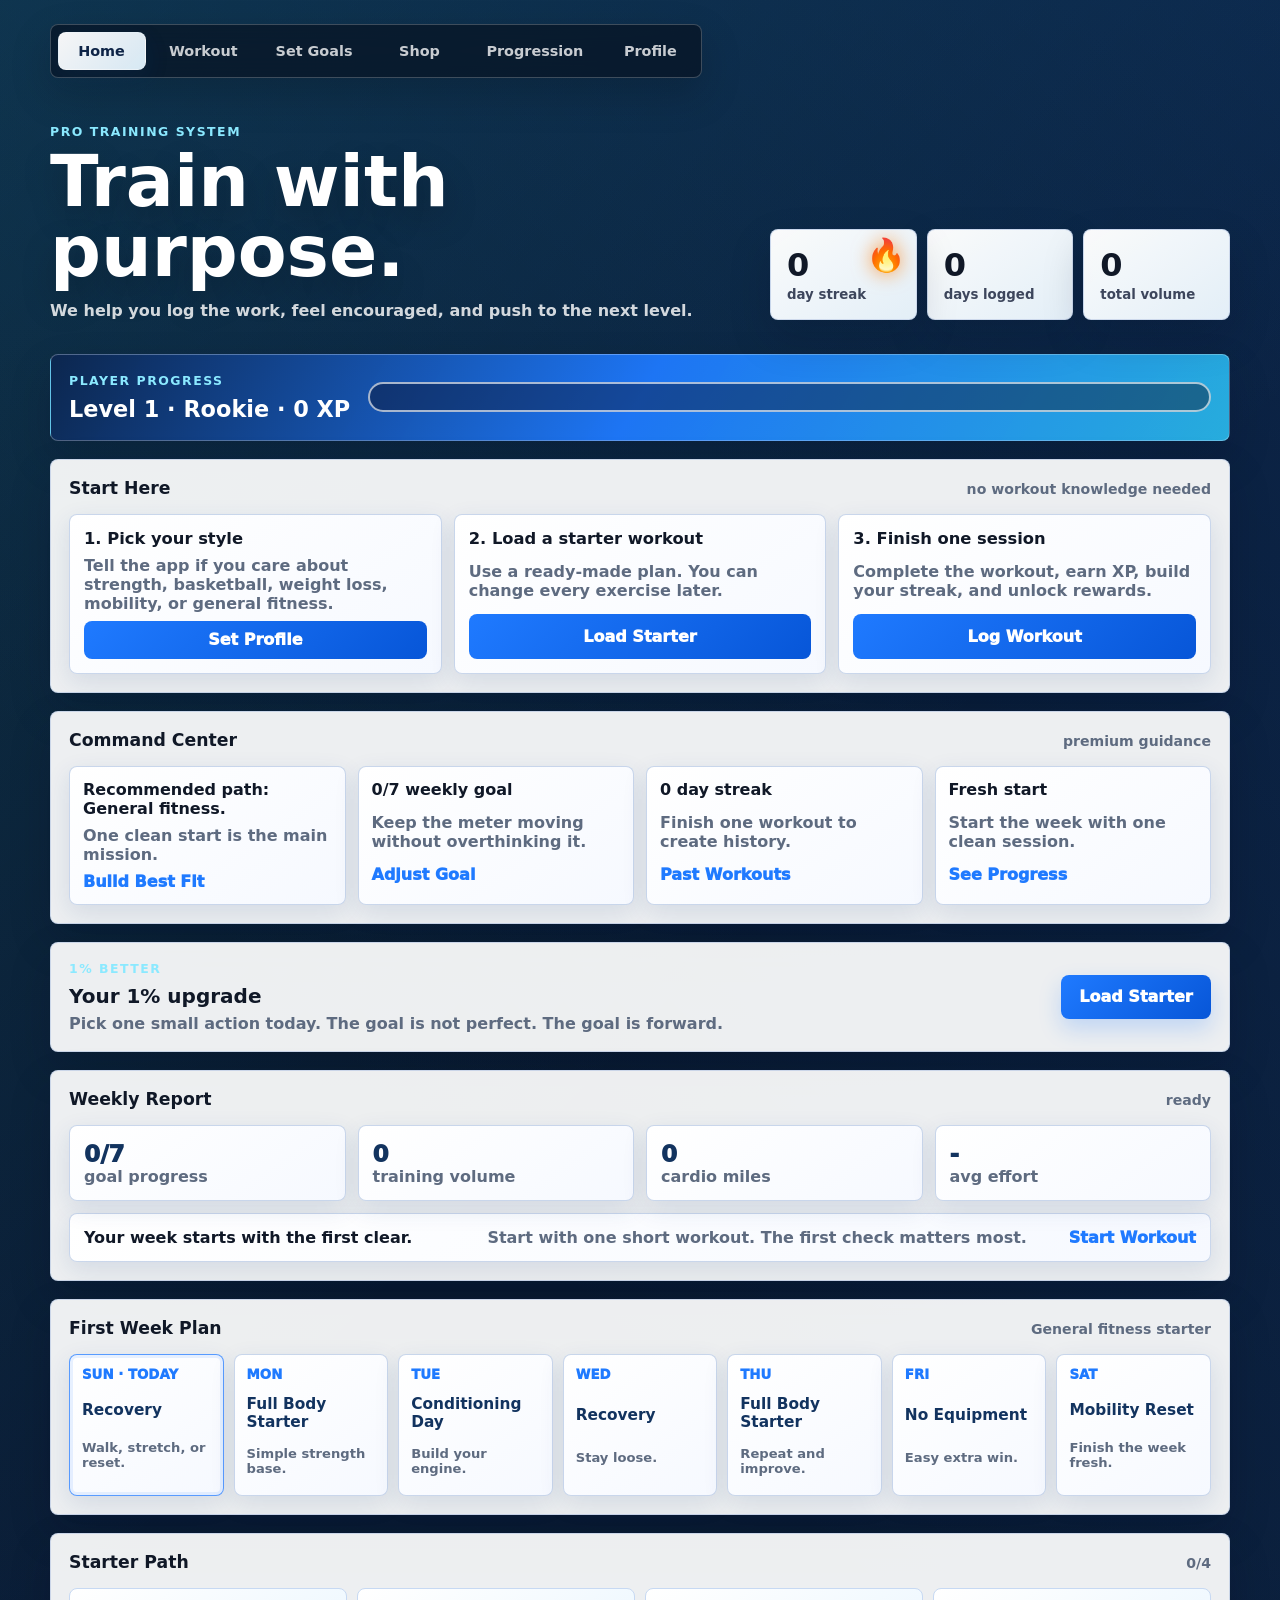
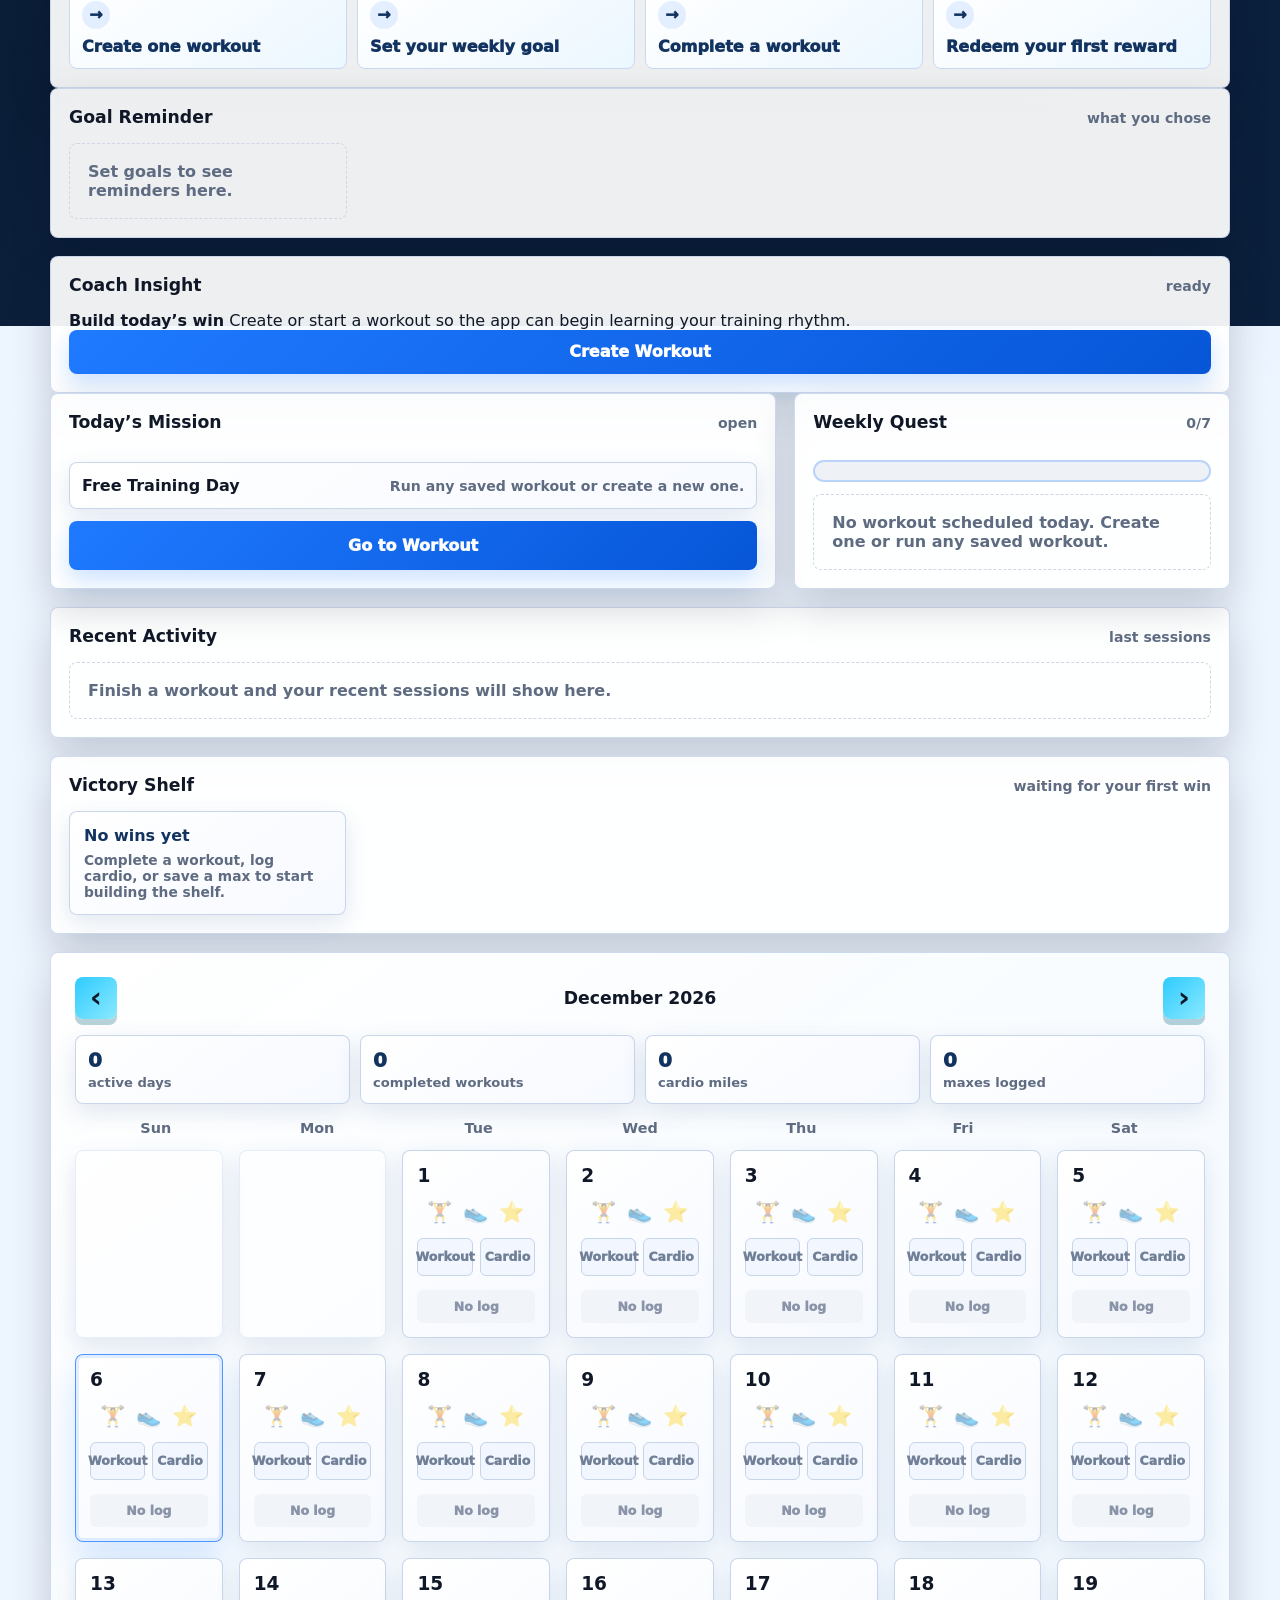
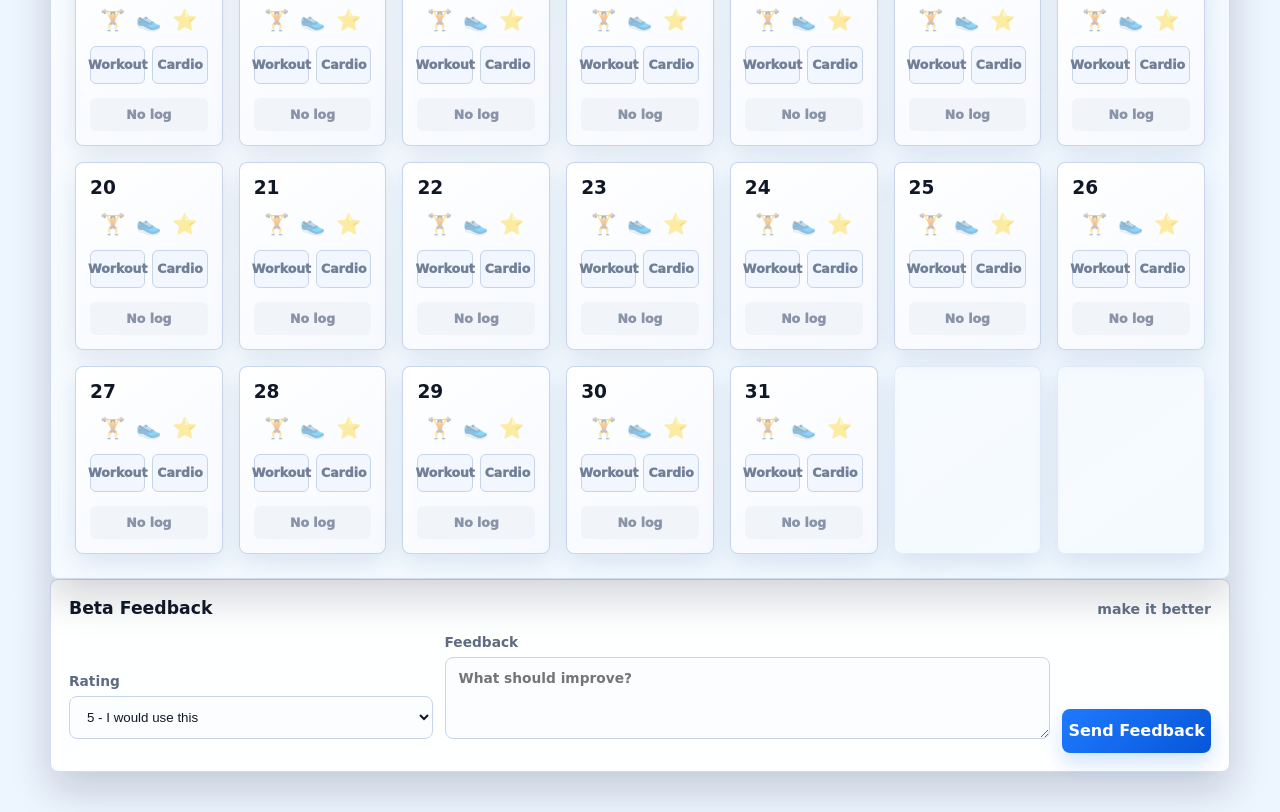
==== commit 8ec1252f: "Add files via upload" ====
--- a/index.html
+++ b/index.html
@@ -3,8 +3,19 @@
   <head>
     <meta charset="utf-8" />
     <meta name="viewport" content="width=device-width, initial-scale=1" />
+    <meta name="theme-color" content="#2f80ff" />
+    <meta name="apple-mobile-web-app-capable" content="yes" />
+    <meta name="apple-mobile-web-app-title" content="Workout XP" />
     <title>Overload Fitness Tracker</title>
-    <link rel="stylesheet" href="styles.css?v=app-polish-16" />
+    <meta name="description" content="A premium workout tracker that logs training, encourages consistency, rewards progress, and pushes you to the next level." />
+    <meta property="og:title" content="Overload Fitness Tracker" />
+    <meta property="og:description" content="A premium workout tracker that logs training, encourages consistency, rewards progress, and pushes you to the next level." />
+    <meta property="og:type" content="website" />
+    <meta property="og:url" content="https://andrewsworkouttracker.netlify.app/" />
+    <meta property="og:image" content="https://andrewsworkouttracker.netlify.app/app-icon.svg" />
+    <link rel="manifest" href="manifest.webmanifest" />
+    <link rel="icon" href="app-icon.svg" type="image/svg+xml" />
+    <link rel="stylesheet" href="styles.css?v=app-polish-46" />
   </head>
   <body>
     <main class="app-shell">
@@ -14,12 +25,14 @@
         <a class="nav-link" href="goals.html">Set Goals</a>
         <a class="nav-link" href="shop.html">Shop</a>
         <a class="nav-link" href="progression.html">Progression</a>
+        <a class="nav-link" href="profile.html">Profile</a>
       </nav>
 
       <section class="hero">
         <div>
-          <p class="eyebrow">Training arcade</p>
-          <h1>Level up your training.</h1>
+          <p class="eyebrow">Pro training system</p>
+          <h1 id="homeHeroTitle">Train with purpose.</h1>
+          <p id="homeHeroSubtitle" class="hero-subtitle"></p>
         </div>
         <div class="scoreboard" aria-label="Training summary">
           <div class="streak-card">
@@ -48,6 +61,38 @@
         </div>
       </section>
 
+      <section class="panel start-here-panel" aria-label="How to use the app">
+        <div class="panel-header simple">
+          <h2>Start Here</h2>
+          <span>no workout knowledge needed</span>
+        </div>
+        <div class="start-here-grid">
+          <article>
+            <strong>1. Pick your style</strong>
+            <span>Tell the app if you care about strength, basketball, weight loss, mobility, or general fitness.</span>
+            <a href="profile.html">Set Profile</a>
+          </article>
+          <article>
+            <strong>2. Load a starter workout</strong>
+            <span>Use a ready-made plan. You can change every exercise later.</span>
+            <a href="workout.html#template-fullBody">Load Starter</a>
+          </article>
+          <article>
+            <strong>3. Finish one session</strong>
+            <span>Complete the workout, earn XP, build your streak, and unlock rewards.</span>
+            <a href="workout.html#log">Log Workout</a>
+          </article>
+        </div>
+      </section>
+
+      <section id="premiumCommandCenter" class="panel premium-command-panel" aria-label="Smart training command center"></section>
+
+      <section id="dailyUpgrade" class="panel daily-upgrade-panel" aria-label="Daily one percent upgrade"></section>
+
+      <section id="weeklyReport" class="panel weekly-report-panel" aria-label="Weekly training report"></section>
+
+      <section id="firstWeekPlan" class="panel first-week-plan-panel" aria-label="Guided first week training plan"></section>
+
       <section id="starterPath" class="panel starter-path-panel" aria-label="Starter path"></section>
 
       <section class="panel goal-reminder-panel" aria-label="Saved goals">
@@ -93,6 +138,8 @@
         </div>
         <div id="homeActivityList" class="home-activity-list"></div>
       </section>
+
+      <section id="victoryShelf" class="panel victory-shelf-panel" aria-label="Recent wins and records"></section>
 
       <section class="log-layout" aria-label="Fitness tracker">
         <section class="panel calendar-panel">
@@ -101,6 +148,7 @@
             <h2 id="monthTitle">Month</h2>
             <button class="icon-button" id="nextMonth" type="button" aria-label="Next month">›</button>
           </div>
+          <div id="monthSummary" class="month-summary"></div>
           <div class="calendar-weekdays" aria-hidden="true">
             <span>Sun</span>
             <span>Mon</span>
@@ -113,6 +161,31 @@
           <div class="calendar" id="calendar" aria-label="Workout calendar"></div>
         </section>
       </section>
+
+      <section class="panel beta-feedback-panel" aria-label="Beta feedback">
+        <div class="panel-header simple">
+          <h2>Beta Feedback</h2>
+          <span>make it better</span>
+        </div>
+        <form name="beta-feedback" method="POST" data-netlify="true" class="feedback-form">
+          <input type="hidden" name="form-name" value="beta-feedback" />
+          <label>
+            Rating
+            <select name="rating">
+              <option value="5">5 - I would use this</option>
+              <option value="4">4 - Pretty good</option>
+              <option value="3">3 - Needs work</option>
+              <option value="2">2 - Confusing</option>
+              <option value="1">1 - Not for me</option>
+            </select>
+          </label>
+          <label>
+            Feedback
+            <textarea name="feedback" rows="3" placeholder="What should improve?"></textarea>
+          </label>
+          <button type="submit">Send Feedback</button>
+        </form>
+      </section>
     </main>
 
     <div class="day-modal" id="dayModal" hidden>
@@ -125,6 +198,7 @@
       </div>
     </div>
 
-    <script src="script.js?v=app-polish-16"></script>
+    <script src="script.js?v=app-polish-46"></script>
+    <script src="pwa.js?v=app-polish-46"></script>
   </body>
 </html>
--- a/styles.css
+++ b/styles.css
@@ -1,19 +1,22 @@
 :root {
   color-scheme: light;
-  --bg: #06162f;
+  --bg: #07111f;
   --surface: #ffffff;
-  --ink: #121528;
-  --muted: #626b83;
-  --line: rgba(255, 255, 255, 0.36);
-  --accent: #2f80ff;
-  --purple: #3454d1;
-  --cyan: #38d5ff;
+  --surface-soft: #f6f9ff;
+  --ink: #101827;
+  --muted: #5e6b80;
+  --line: rgba(157, 180, 217, 0.34);
+  --accent: #1f7aff;
+  --accent-strong: #0756d8;
+  --purple: #4357d7;
+  --cyan: #2ecbff;
   --lime: #8be9ff;
-  --gold: #ffd166;
-  --good: #008f5d;
-  --bad: #dc2626;
-  --warn: #b45309;
-  --shadow: 0 20px 45px rgba(0, 0, 0, 0.24);
+  --gold: #f8c14d;
+  --good: #07865e;
+  --bad: #cf2333;
+  --warn: #a4640b;
+  --shadow: 0 18px 42px rgba(2, 12, 31, 0.18);
+  --shadow-soft: 0 8px 24px rgba(24, 65, 130, 0.12);
 }
 
 * {
@@ -25,9 +28,9 @@
   min-height: 100vh;
   overflow-x: hidden;
   background:
-    radial-gradient(circle at 18% 12%, rgba(56, 213, 255, 0.35), transparent 24%),
-    radial-gradient(circle at 84% 16%, rgba(47, 128, 255, 0.28), transparent 25%),
-    linear-gradient(135deg, rgba(139, 233, 255, 0.12), transparent 34%),
+    linear-gradient(135deg, rgba(46, 203, 255, 0.16), transparent 32%),
+    linear-gradient(225deg, rgba(31, 122, 255, 0.18), transparent 38%),
+    linear-gradient(180deg, #07111f 0%, #0b1f3b 48%, #edf5ff 48%, #edf5ff 100%),
     var(--bg);
   color: var(--ink);
   font-family: Inter, ui-sans-serif, system-ui, -apple-system, BlinkMacSystemFont, "Segoe UI", sans-serif;
@@ -42,32 +45,46 @@
 .app-shell {
   width: min(1180px, calc(100% - 32px));
   margin: 0 auto;
-  padding: 32px 0;
+  padding: 24px 0 40px;
 }
 
 .game-nav {
+  position: sticky;
+  top: 12px;
+  z-index: 10;
   display: flex;
   flex-wrap: wrap;
-  gap: 10px;
-  margin-bottom: 12px;
+  gap: 8px;
+  width: fit-content;
+  max-width: 100%;
+  margin-bottom: 18px;
+  border: 1px solid rgba(255, 255, 255, 0.22);
+  border-radius: 8px;
+  background: rgba(7, 17, 31, 0.64);
+  box-shadow: 0 16px 40px rgba(0, 0, 0, 0.18);
+  padding: 7px;
+  backdrop-filter: blur(16px);
 }
 
 .nav-link {
-  min-width: 96px;
-  border: 1px solid rgba(255, 255, 255, 0.46);
-  border-radius: 8px;
-  background: rgba(255, 255, 255, 0.12);
-  color: white;
-  padding: 12px 16px;
+  min-width: 88px;
+  border: 1px solid transparent;
+  border-radius: 8px;
+  background: transparent;
+  color: rgba(255, 255, 255, 0.78);
+  padding: 10px 14px;
   text-align: center;
   text-decoration: none;
-  font-weight: 900;
+  font-size: 0.9rem;
+  font-weight: 850;
 }
 
 .nav-link.active,
 .nav-link:hover {
-  background: linear-gradient(135deg, #b7f5ff, var(--cyan));
-  color: #10132d;
+  border-color: rgba(255, 255, 255, 0.26);
+  background: linear-gradient(135deg, rgba(255, 255, 255, 0.96), rgba(226, 244, 255, 0.95));
+  color: #0e2447;
+  box-shadow: var(--shadow-soft);
 }
 
 .hero {
@@ -75,8 +92,8 @@
   align-items: end;
   justify-content: space-between;
   gap: 24px;
-  min-height: 170px;
-  padding: 18px 0 24px;
+  min-height: 220px;
+  padding: 28px 0 34px;
   color: white;
 }
 
@@ -85,8 +102,8 @@
   align-items: end;
   justify-content: space-between;
   gap: 24px;
-  min-height: 210px;
-  padding: 28px 0 30px;
+  min-height: 220px;
+  padding: 28px 0 34px;
   color: white;
 }
 
@@ -122,6 +139,410 @@
   font-weight: 900;
 }
 
+.profile-badge {
+  min-width: min(280px, 100%);
+  border: 1px solid rgba(255, 255, 255, 0.5);
+  border-radius: 8px;
+  background: linear-gradient(145deg, rgba(255, 255, 255, 0.96), rgba(183, 245, 255, 0.9));
+  box-shadow: var(--shadow);
+  color: #12335f;
+  padding: 18px;
+}
+
+.profile-badge span {
+  display: grid;
+  width: 54px;
+  height: 54px;
+  place-items: center;
+  border-radius: 50%;
+  background: linear-gradient(135deg, var(--accent), var(--cyan));
+  color: white;
+  font-size: 1.5rem;
+  font-weight: 950;
+}
+
+.profile-badge strong,
+.profile-badge small {
+  display: block;
+  margin-top: 10px;
+}
+
+.profile-badge small {
+  color: var(--muted);
+  font-weight: 850;
+}
+
+.profile-layout {
+  display: grid;
+  grid-template-columns: minmax(0, 0.9fr) minmax(0, 1.1fr);
+  gap: 18px;
+}
+
+.profile-form {
+  display: grid;
+  gap: 14px;
+}
+
+.profile-stat-grid {
+  display: grid;
+  grid-template-columns: repeat(2, minmax(0, 1fr));
+  gap: 12px;
+}
+
+.profile-stat-grid article {
+  border: 1px solid rgba(184, 201, 229, 0.74);
+  border-radius: 8px;
+  background: linear-gradient(145deg, #ffffff, var(--surface-soft));
+  box-shadow: var(--shadow-soft);
+  padding: 14px;
+}
+
+.profile-stat-grid strong {
+  display: block;
+  color: #12335f;
+  font-size: 1.45rem;
+  font-weight: 950;
+}
+
+.profile-stat-grid span {
+  color: var(--muted);
+  font-weight: 850;
+}
+
+.athlete-snapshot-panel {
+  margin-bottom: 18px;
+}
+
+.athlete-snapshot {
+  display: grid;
+  grid-template-columns: repeat(4, minmax(0, 1fr));
+  gap: 12px;
+}
+
+.athlete-snapshot article {
+  display: grid;
+  gap: 7px;
+  border: 1px solid rgba(184, 201, 229, 0.74);
+  border-radius: 8px;
+  background: linear-gradient(145deg, #ffffff, var(--surface-soft));
+  box-shadow: var(--shadow-soft);
+  padding: 14px;
+}
+
+.athlete-snapshot strong {
+  overflow: hidden;
+  color: #12335f;
+  font-size: 1.15rem;
+  font-weight: 950;
+  text-overflow: ellipsis;
+  white-space: nowrap;
+}
+
+.athlete-snapshot span {
+  color: var(--muted);
+  font-size: 0.86rem;
+  font-weight: 850;
+}
+
+.athlete-snapshot i {
+  display: block;
+  overflow: hidden;
+  height: 7px;
+  border-radius: 999px;
+  background: #e5edf8;
+}
+
+.athlete-snapshot i::before {
+  content: "";
+  display: block;
+  width: var(--meter);
+  height: 100%;
+  border-radius: inherit;
+  background: linear-gradient(90deg, var(--accent), var(--cyan));
+}
+
+.premium-command-panel {
+  margin-bottom: 18px;
+}
+
+.daily-upgrade-panel {
+  display: flex;
+  align-items: center;
+  justify-content: space-between;
+  gap: 16px;
+  margin-bottom: 18px;
+  background:
+    linear-gradient(145deg, rgba(255, 255, 255, 0.98), rgba(241, 247, 255, 0.96)),
+    linear-gradient(135deg, rgba(31, 122, 255, 0.12), rgba(46, 203, 255, 0.12));
+}
+
+.daily-upgrade-panel h2 {
+  margin-bottom: 6px;
+  font-size: 1.25rem;
+}
+
+.daily-upgrade-panel span {
+  color: var(--muted);
+  font-weight: 850;
+}
+
+.weekly-report-panel {
+  margin-bottom: 18px;
+}
+
+.first-week-plan-panel {
+  margin-bottom: 18px;
+}
+
+.first-week-grid {
+  display: grid;
+  grid-template-columns: repeat(7, minmax(0, 1fr));
+  gap: 10px;
+}
+
+.first-week-grid a {
+  display: grid;
+  gap: 8px;
+  min-height: 142px;
+  border: 1px solid rgba(184, 201, 229, 0.74);
+  border-radius: 8px;
+  background: linear-gradient(145deg, #ffffff, var(--surface-soft));
+  box-shadow: var(--shadow-soft);
+  color: var(--ink);
+  padding: 12px;
+  text-decoration: none;
+}
+
+.first-week-grid a.today {
+  border-color: rgba(31, 122, 255, 0.74);
+  box-shadow: inset 0 0 0 3px rgba(31, 122, 255, 0.1), var(--shadow-soft);
+}
+
+.first-week-grid small {
+  color: var(--accent);
+  font-weight: 950;
+  text-transform: uppercase;
+}
+
+.first-week-grid strong {
+  color: #12335f;
+  font-size: 0.96rem;
+  line-height: 1.15;
+}
+
+.first-week-grid span {
+  color: var(--muted);
+  font-size: 0.82rem;
+  font-weight: 850;
+}
+
+.weekly-report-grid {
+  display: grid;
+  grid-template-columns: repeat(4, minmax(0, 1fr));
+  gap: 12px;
+  margin-bottom: 12px;
+}
+
+.weekly-report-grid article,
+.weekly-report-note {
+  border: 1px solid rgba(184, 201, 229, 0.74);
+  border-radius: 8px;
+  background: linear-gradient(145deg, #ffffff, var(--surface-soft));
+  box-shadow: var(--shadow-soft);
+  padding: 14px;
+}
+
+.weekly-report-grid strong {
+  display: block;
+  color: #12335f;
+  font-size: 1.45rem;
+  font-weight: 950;
+}
+
+.weekly-report-grid span,
+.weekly-report-note span {
+  color: var(--muted);
+  font-weight: 850;
+}
+
+.weekly-report-note {
+  display: grid;
+  grid-template-columns: minmax(0, 1.1fr) minmax(0, 1.6fr) auto;
+  gap: 12px;
+  align-items: center;
+}
+
+.weekly-report-note strong {
+  color: var(--ink);
+}
+
+.weekly-report-note a {
+  color: var(--accent);
+  font-weight: 950;
+  text-decoration: none;
+  white-space: nowrap;
+}
+
+.start-here-panel {
+  margin-bottom: 18px;
+}
+
+.start-here-grid {
+  display: grid;
+  grid-template-columns: repeat(3, minmax(0, 1fr));
+  gap: 12px;
+}
+
+.start-here-grid article {
+  display: grid;
+  gap: 8px;
+  border: 1px solid rgba(184, 201, 229, 0.74);
+  border-radius: 8px;
+  background: linear-gradient(145deg, #ffffff, var(--surface-soft));
+  box-shadow: var(--shadow-soft);
+  padding: 14px;
+}
+
+.start-here-grid strong {
+  color: var(--ink);
+  font-size: 1.02rem;
+}
+
+.start-here-grid span {
+  color: var(--muted);
+  font-weight: 850;
+}
+
+.start-here-grid a {
+  display: grid;
+  min-height: 38px;
+  place-items: center;
+  border-radius: 8px;
+  background: linear-gradient(135deg, var(--accent), var(--accent-strong));
+  color: white;
+  font-weight: 950;
+  text-decoration: none;
+}
+
+.premium-command-grid {
+  display: grid;
+  grid-template-columns: repeat(auto-fit, minmax(190px, 1fr));
+  gap: 12px;
+}
+
+.premium-command-grid article {
+  display: grid;
+  gap: 8px;
+  border: 1px solid rgba(184, 201, 229, 0.74);
+  border-radius: 8px;
+  background: linear-gradient(145deg, #ffffff, var(--surface-soft));
+  box-shadow: var(--shadow-soft);
+  padding: 13px;
+}
+
+.premium-command-grid strong {
+  color: var(--ink);
+}
+
+.premium-command-grid span {
+  color: var(--muted);
+  font-weight: 850;
+}
+
+.premium-command-grid a {
+  color: var(--accent);
+  font-weight: 950;
+  text-decoration: none;
+}
+
+.profile-recommendation,
+.recommendation-card {
+  display: grid;
+  gap: 10px;
+}
+
+.recommendation-card {
+  border: 1px solid rgba(184, 201, 229, 0.74);
+  border-radius: 8px;
+  background: linear-gradient(145deg, #ffffff, var(--surface-soft));
+  box-shadow: var(--shadow-soft);
+  padding: 14px;
+}
+
+.recommendation-card span {
+  color: var(--muted);
+  font-weight: 850;
+}
+
+.trust-list,
+.data-actions,
+.body-metric-list {
+  display: grid;
+  gap: 12px;
+}
+
+.trust-list article,
+.body-metric-list article {
+  border: 1px solid rgba(184, 201, 229, 0.74);
+  border-radius: 8px;
+  background: linear-gradient(145deg, #ffffff, var(--surface-soft));
+  box-shadow: var(--shadow-soft);
+  padding: 12px;
+}
+
+.trust-list strong,
+.trust-list span,
+.body-metric-list strong,
+.body-metric-list span {
+  display: block;
+}
+
+.trust-list span,
+.body-metric-list span {
+  margin-top: 5px;
+  color: var(--muted);
+  font-weight: 850;
+}
+
+.data-safety {
+  display: grid;
+  gap: 8px;
+  margin-bottom: 12px;
+  border: 1px solid rgba(184, 201, 229, 0.74);
+  border-radius: 8px;
+  background: linear-gradient(145deg, #ffffff, var(--surface-soft));
+  box-shadow: var(--shadow-soft);
+  padding: 12px;
+}
+
+.data-safety strong {
+  color: #12335f;
+  font-weight: 950;
+}
+
+.data-safety span {
+  color: var(--muted);
+  font-size: 0.88rem;
+  font-weight: 850;
+}
+
+.data-safety i {
+  display: block;
+  overflow: hidden;
+  height: 7px;
+  border-radius: 999px;
+  background: #e5edf8;
+}
+
+.data-safety i::before {
+  content: "";
+  display: block;
+  width: var(--meter);
+  height: 100%;
+  border-radius: inherit;
+  background: linear-gradient(90deg, var(--accent), var(--cyan));
+}
+
 .shop-board {
   display: grid;
   grid-template-columns: repeat(3, minmax(0, 1fr));
@@ -130,17 +551,162 @@
 
 .shop-dashboard {
   display: grid;
-  grid-template-columns: 1fr 1fr;
+  grid-template-columns: repeat(3, minmax(0, 1fr));
   gap: 18px;
   margin-bottom: 18px;
 }
 
+.unlock-focus {
+  display: grid;
+  gap: 10px;
+}
+
+.unlock-focus strong {
+  color: #12335f;
+  font-size: 1.25rem;
+  font-weight: 950;
+}
+
+.unlock-focus span {
+  color: var(--muted);
+  font-weight: 850;
+}
+
+.unlock-focus a {
+  color: var(--accent);
+  font-weight: 950;
+  text-decoration: none;
+}
+
+.reward-rule-panel {
+  margin-bottom: 18px;
+  background:
+    linear-gradient(145deg, rgba(255, 255, 255, 0.98), rgba(246, 249, 255, 0.96)),
+    linear-gradient(135deg, rgba(248, 193, 77, 0.1), rgba(31, 122, 255, 0.08));
+}
+
+.reward-rule-panel h2 {
+  margin-bottom: 6px;
+}
+
+.reward-rule-panel span {
+  color: var(--muted);
+  font-weight: 850;
+}
+
+.reward-budget-panel {
+  margin-bottom: 18px;
+}
+
+.reward-budget {
+  display: grid;
+  grid-template-columns: repeat(3, minmax(0, 1fr));
+  gap: 12px;
+}
+
+.reward-budget article {
+  border: 1px solid rgba(184, 201, 229, 0.78);
+  border-radius: 8px;
+  background: linear-gradient(145deg, #ffffff, #f4f8ff);
+  padding: 12px;
+}
+
+.reward-budget strong {
+  display: block;
+  color: #12335f;
+  font-size: 1.05rem;
+  font-weight: 950;
+}
+
+.reward-budget span,
+.reward-budget p {
+  color: var(--muted);
+  font-weight: 850;
+}
+
+.reward-budget p {
+  grid-column: 1 / -1;
+  margin: 0;
+  border: 1px solid rgba(47, 128, 255, 0.18);
+  border-radius: 8px;
+  background: rgba(47, 128, 255, 0.08);
+  padding: 12px;
+}
+
+.reward-pace {
+  display: grid;
+  gap: 10px;
+  margin-bottom: 12px;
+  border: 1px solid rgba(184, 201, 229, 0.74);
+  border-radius: 8px;
+  background: linear-gradient(145deg, #ffffff, var(--surface-soft));
+  box-shadow: var(--shadow-soft);
+  padding: 12px;
+}
+
+.reward-pace strong {
+  display: block;
+  color: #12335f;
+  font-weight: 950;
+}
+
+.reward-pace span {
+  color: var(--muted);
+  font-size: 0.88rem;
+  font-weight: 850;
+}
+
+.custom-reward-panel {
+  margin-bottom: 18px;
+}
+
+.custom-reward-form {
+  display: grid;
+  grid-template-columns: minmax(0, 1fr) 160px minmax(0, 1.2fr) auto;
+  gap: 12px;
+  align-items: end;
+  margin-bottom: 12px;
+}
+
+.custom-reward-list {
+  display: grid;
+  gap: 10px;
+}
+
+.custom-reward-card {
+  display: grid;
+  grid-template-columns: minmax(0, 1fr) auto;
+  gap: 12px;
+  align-items: center;
+  border: 1px solid rgba(184, 201, 229, 0.74);
+  border-radius: 8px;
+  background: linear-gradient(145deg, #ffffff, var(--surface-soft));
+  box-shadow: var(--shadow-soft);
+  padding: 12px;
+}
+
+.custom-reward-card strong {
+  color: #12335f;
+}
+
+.custom-reward-card span {
+  color: var(--muted);
+  font-size: 0.88rem;
+  font-weight: 850;
+}
+
+.custom-reward-actions {
+  display: flex;
+  gap: 8px;
+}
+
 .unlock-card {
   display: grid;
   gap: 10px;
-  border: 1px solid #c7d9f3;
-  border-radius: 8px;
-  background: linear-gradient(145deg, #ffffff, #ecf7ff);
+  border: 1px solid rgba(184, 201, 229, 0.74);
+  border-radius: 8px;
+  background: linear-gradient(145deg, #ffffff, var(--surface-soft));
+  box-shadow: var(--shadow-soft);
   padding: 12px;
 }
 
@@ -213,6 +779,35 @@
   background: linear-gradient(135deg, var(--cyan), var(--lime));
 }
 
+.template-guide {
+  display: grid;
+  grid-template-columns: repeat(4, minmax(0, 1fr));
+  gap: 10px;
+}
+
+.template-guide a {
+  display: grid;
+  gap: 7px;
+  border: 1px solid rgba(184, 201, 229, 0.74);
+  border-radius: 8px;
+  background: linear-gradient(145deg, #ffffff, var(--surface-soft));
+  box-shadow: var(--shadow-soft);
+  color: var(--ink);
+  padding: 12px;
+  text-decoration: none;
+}
+
+.template-guide strong {
+  color: #12335f;
+  font-size: 0.95rem;
+}
+
+.template-guide span {
+  color: var(--muted);
+  font-size: 0.82rem;
+  font-weight: 850;
+}
+
 .starter-path-list {
   display: grid;
   grid-template-columns: repeat(4, minmax(0, 1fr));
@@ -243,6 +838,18 @@
 .starter-path-list a.done {
   border-color: rgba(34, 197, 94, 0.45);
   background: linear-gradient(145deg, #ecfdf5, #ffffff);
+}
+
+.feedback-form {
+  display: grid;
+  grid-template-columns: minmax(180px, 0.6fr) 1fr auto;
+  gap: 12px;
+  align-items: end;
+}
+
+.feedback-form textarea {
+  min-height: 82px;
+  resize: vertical;
 }
 
 .quest-board {
@@ -276,16 +883,44 @@
 
 .shop-slot {
   min-height: 260px;
-  border: 1px solid rgba(255, 255, 255, 0.46);
-  border-radius: 8px;
-  background: linear-gradient(145deg, rgba(255, 255, 255, 0.96), rgba(232, 251, 255, 0.94));
-  box-shadow: var(--shadow);
+  border: 1px solid rgba(184, 201, 229, 0.72);
+  border-radius: 8px;
+  background: linear-gradient(145deg, #ffffff, var(--surface-soft));
+  box-shadow: var(--shadow-soft);
   padding: 18px;
 }
 
 .shop-slot.reward-ready {
-  background: linear-gradient(145deg, #fff8dc, #e8fbff);
-  border-color: rgba(255, 209, 102, 0.72);
+  background:
+    linear-gradient(145deg, rgba(255, 255, 255, 0.98), rgba(244, 249, 255, 0.96)),
+    linear-gradient(135deg, rgba(248, 193, 77, 0.18), rgba(46, 203, 255, 0.14));
+  border-color: rgba(248, 193, 77, 0.58);
+  box-shadow: 0 14px 34px rgba(24, 65, 130, 0.14);
+}
+
+.shop-slot.reward-affordable {
+  border-color: rgba(20, 184, 166, 0.64);
+  box-shadow: 0 16px 36px rgba(20, 184, 166, 0.16);
+}
+
+.shop-slot.reward-locked {
+  border-color: rgba(184, 201, 229, 0.92);
+}
+
+.reward-card-status {
+  margin: 14px 0;
+  border: 1px solid rgba(47, 128, 255, 0.18);
+  border-radius: 8px;
+  background: rgba(47, 128, 255, 0.08);
+  color: #12335f;
+  padding: 10px;
+  font-size: 0.86rem;
+  font-weight: 900;
+}
+
+.reward-affordable .reward-card-status {
+  border-color: rgba(20, 184, 166, 0.24);
+  background: rgba(20, 184, 166, 0.1);
 }
 
 .slot-top {
@@ -535,6 +1170,33 @@
   margin-bottom: 18px;
 }
 
+.progress-coach-panel {
+  margin-bottom: 18px;
+}
+
+.progress-coach {
+  display: flex;
+  align-items: center;
+  justify-content: space-between;
+  gap: 16px;
+}
+
+.progress-coach div {
+  display: grid;
+  gap: 5px;
+}
+
+.progress-coach strong {
+  color: #12335f;
+  font-size: 1.15rem;
+}
+
+.progress-coach span,
+.progress-coach small {
+  color: var(--muted);
+  font-weight: 850;
+}
+
 .training-readiness {
   display: grid;
   grid-template-columns: auto minmax(0, 1fr);
@@ -585,9 +1247,10 @@
 .progress-mini-card {
   display: grid;
   gap: 4px;
-  border: 1px solid #c7d9f3;
-  border-radius: 8px;
-  background: rgba(255, 255, 255, 0.88);
+  border: 1px solid rgba(184, 201, 229, 0.74);
+  border-radius: 8px;
+  background: linear-gradient(145deg, #ffffff, var(--surface-soft));
+  box-shadow: var(--shadow-soft);
   padding: 12px;
 }
 
@@ -601,6 +1264,41 @@
   font-weight: 850;
 }
 
+.progress-link-card {
+  color: inherit;
+  text-decoration: none;
+}
+
+.progress-link-card:hover {
+  border-color: var(--accent);
+  transform: translateY(-1px);
+}
+
+.empty-action-card {
+  display: grid;
+  gap: 8px;
+  border: 1px solid rgba(184, 201, 229, 0.74);
+  border-radius: 8px;
+  background: linear-gradient(145deg, #ffffff, var(--surface-soft));
+  box-shadow: var(--shadow-soft);
+  padding: 14px;
+}
+
+.empty-action-card span {
+  color: var(--muted);
+  font-weight: 850;
+}
+
+.empty-action-card a {
+  color: var(--accent);
+  font-weight: 950;
+  text-decoration: none;
+}
+
+.copy-session-button {
+  margin-top: 12px;
+}
+
 .progress-details {
   margin-top: 18px;
 }
@@ -609,11 +1307,11 @@
   display: grid;
   min-height: 52px;
   place-items: center;
-  border: 1px solid rgba(255, 255, 255, 0.46);
-  border-radius: 8px;
-  background: linear-gradient(135deg, rgba(183, 245, 255, 0.96), rgba(56, 213, 255, 0.9));
-  box-shadow: 0 8px 0 rgba(0, 95, 122, 0.26);
-  color: #10132d;
+  border: 1px solid rgba(184, 201, 229, 0.72);
+  border-radius: 8px;
+  background: linear-gradient(145deg, #ffffff, var(--surface-soft));
+  box-shadow: var(--shadow-soft);
+  color: #12335f;
   cursor: pointer;
   font-weight: 950;
   list-style: none;
@@ -686,9 +1384,9 @@
 
 .graph-panel select {
   min-height: 40px;
-  border: 1px solid #cfd7e6;
-  border-radius: 8px;
-  background: #fffdf7;
+  border: 1px solid #c7d5e9;
+  border-radius: 8px;
+  background: #fbfdff;
   color: var(--ink);
   padding: 8px 12px;
   font-weight: 850;
@@ -698,9 +1396,9 @@
   display: block;
   width: 100%;
   height: auto;
-  border: 1px solid #d8dfed;
-  border-radius: 8px;
-  background: linear-gradient(145deg, #ffffff, #f0f7ff);
+  border: 1px solid rgba(184, 201, 229, 0.72);
+  border-radius: 8px;
+  background: linear-gradient(145deg, #ffffff, var(--surface-soft));
 }
 
 .eyebrow {
@@ -721,9 +1419,16 @@
 h1 {
   max-width: 680px;
   margin-bottom: 0;
-  font-size: clamp(2.4rem, 6vw, 5rem);
-  line-height: 0.95;
-  text-shadow: 0 7px 0 rgba(0, 0, 0, 0.22);
+  font-size: 4.45rem;
+  line-height: 0.98;
+  text-shadow: 0 14px 34px rgba(0, 0, 0, 0.22);
+}
+
+.hero-subtitle {
+  max-width: 680px;
+  margin: 14px 0 0;
+  color: rgba(255, 255, 255, 0.82);
+  font-weight: 850;
 }
 
 h2 {
@@ -746,13 +1451,13 @@
 .log-picker,
 .panel,
 .xp-panel {
-  border: 1px solid var(--line);
+  border: 1px solid rgba(184, 201, 229, 0.64);
   border-radius: 8px;
   box-shadow: var(--shadow);
 }
 
 .scoreboard div {
-  background: linear-gradient(145deg, #ffffff, #eaf8ff);
+  background: linear-gradient(145deg, rgba(255, 255, 255, 0.98), rgba(236, 247, 255, 0.96));
   padding: 16px;
 }
 
@@ -787,7 +1492,9 @@
   gap: 18px;
   align-items: center;
   margin-bottom: 18px;
-  background: linear-gradient(120deg, rgba(52, 84, 209, 0.95), rgba(47, 128, 255, 0.92), rgba(56, 213, 255, 0.84));
+  border-color: rgba(255, 255, 255, 0.28);
+  background:
+    linear-gradient(120deg, rgba(12, 38, 79, 0.98), rgba(31, 122, 255, 0.94), rgba(46, 203, 255, 0.82));
   color: white;
   padding: 18px;
 }
@@ -839,9 +1546,10 @@
 .goal-reminder-item {
   display: grid;
   gap: 5px;
-  border: 1px solid #c7d9f3;
-  border-radius: 8px;
-  background: linear-gradient(145deg, #ffffff, #ecf7ff);
+  border: 1px solid rgba(184, 201, 229, 0.74);
+  border-radius: 8px;
+  background: linear-gradient(145deg, #ffffff, var(--surface-soft));
+  box-shadow: var(--shadow-soft);
   padding: 12px;
 }
 
@@ -868,6 +1576,39 @@
 
 .home-activity-panel {
   margin-bottom: 18px;
+}
+
+.victory-shelf-panel {
+  margin-bottom: 18px;
+}
+
+.victory-shelf-grid {
+  display: grid;
+  grid-template-columns: repeat(4, minmax(0, 1fr));
+  gap: 12px;
+}
+
+.victory-shelf-grid a,
+.victory-shelf-grid article {
+  display: grid;
+  gap: 7px;
+  border: 1px solid rgba(184, 201, 229, 0.74);
+  border-radius: 8px;
+  background: linear-gradient(145deg, #ffffff, var(--surface-soft));
+  box-shadow: var(--shadow-soft);
+  color: var(--ink);
+  padding: 14px;
+  text-decoration: none;
+}
+
+.victory-shelf-grid strong {
+  color: #12335f;
+}
+
+.victory-shelf-grid span {
+  color: var(--muted);
+  font-size: 0.86rem;
+  font-weight: 850;
 }
 
 .home-activity-list {
@@ -880,9 +1621,10 @@
   align-items: center;
   justify-content: space-between;
   gap: 12px;
-  border: 1px solid #c7d9f3;
-  border-radius: 8px;
-  background: linear-gradient(145deg, #ffffff, #ecf7ff);
+  border: 1px solid rgba(184, 201, 229, 0.74);
+  border-radius: 8px;
+  background: linear-gradient(145deg, #ffffff, var(--surface-soft));
+  box-shadow: var(--shadow-soft);
   padding: 12px;
 }
 
@@ -899,12 +1641,26 @@
 
 .activity-item em {
   border-radius: 999px;
-  background: linear-gradient(135deg, var(--gold), #ff7a00);
-  color: #2b1700;
+  background: linear-gradient(135deg, #fff7d6, #ffffff);
+  border: 1px solid rgba(248, 193, 77, 0.58);
+  color: #6f4c00;
   padding: 7px 10px;
   font-style: normal;
   font-weight: 950;
   white-space: nowrap;
+}
+
+.activity-actions {
+  display: grid;
+  gap: 6px;
+  justify-items: end;
+}
+
+.activity-actions a {
+  color: var(--accent);
+  font-size: 0.85rem;
+  font-weight: 950;
+  text-decoration: none;
 }
 
 .mission-item {
@@ -912,9 +1668,10 @@
   grid-template-columns: minmax(0, 1fr) auto;
   gap: 6px 12px;
   align-items: center;
-  border: 1px solid #c7d9f3;
-  border-radius: 8px;
-  background: linear-gradient(145deg, #ffffff, #ecf7ff);
+  border: 1px solid rgba(184, 201, 229, 0.74);
+  border-radius: 8px;
+  background: linear-gradient(145deg, #ffffff, var(--surface-soft));
+  box-shadow: var(--shadow-soft);
   padding: 12px;
 }
 
@@ -931,8 +1688,9 @@
 .mission-item em {
   grid-row: span 2;
   border-radius: 999px;
-  background: linear-gradient(135deg, var(--gold), #ff7a00);
-  color: #2b1700;
+  background: linear-gradient(135deg, #fff7d6, #ffffff);
+  border: 1px solid rgba(248, 193, 77, 0.58);
+  color: #6f4c00;
   padding: 7px 10px;
   font-size: 0.76rem;
   font-style: normal;
@@ -940,8 +1698,9 @@
 }
 
 .mission-item.done em {
-  background: linear-gradient(135deg, #10b981, #38d5ff);
-  color: #062b1d;
+  background: linear-gradient(135deg, #e8fbf2, #ffffff);
+  border-color: rgba(7, 134, 94, 0.46);
+  color: var(--good);
 }
 
 .mission-link {
@@ -949,8 +1708,8 @@
   min-height: 46px;
   place-items: center;
   border-radius: 8px;
-  background: linear-gradient(135deg, var(--accent), var(--purple));
-  box-shadow: 0 8px 0 rgba(62, 17, 109, 0.35);
+  background: linear-gradient(135deg, var(--accent), var(--accent-strong));
+  box-shadow: 0 10px 22px rgba(31, 122, 255, 0.22);
   color: white;
   font-weight: 950;
   text-decoration: none;
@@ -974,8 +1733,8 @@
   min-width: 150px;
   place-items: center;
   border-radius: 8px;
-  background: linear-gradient(135deg, var(--accent), var(--purple));
-  box-shadow: 0 8px 0 rgba(62, 17, 109, 0.28);
+  background: linear-gradient(135deg, var(--accent), var(--accent-strong));
+  box-shadow: 0 10px 22px rgba(31, 122, 255, 0.22);
   color: white;
   font-weight: 950;
   text-align: center;
@@ -1005,24 +1764,25 @@
 
 .workout-mode-panel {
   display: grid;
-  grid-template-columns: repeat(2, minmax(0, 1fr));
+  grid-template-columns: repeat(3, minmax(0, 1fr));
   gap: 12px;
   margin-bottom: 18px;
 }
 
 .workout-mode-button {
   min-height: 74px;
-  border: 1px solid rgba(255, 255, 255, 0.5);
-  background: linear-gradient(145deg, rgba(255, 255, 255, 0.16), rgba(56, 213, 255, 0.18));
-  box-shadow: var(--shadow);
-  color: white;
+  border: 1px solid rgba(184, 201, 229, 0.72);
+  background: linear-gradient(145deg, #ffffff, var(--surface-soft));
+  box-shadow: var(--shadow-soft);
+  color: #12335f;
   font-size: 1.08rem;
 }
 
 .workout-mode-button.active {
-  background: linear-gradient(135deg, #b7f5ff, var(--cyan), var(--accent));
-  color: #10132d;
-  box-shadow: 0 10px 0 rgba(0, 95, 122, 0.32), 0 0 28px rgba(56, 213, 255, 0.52);
+  border-color: rgba(31, 122, 255, 0.66);
+  background: linear-gradient(135deg, #e6f7ff, #ffffff);
+  color: var(--accent-strong);
+  box-shadow: 0 0 0 4px rgba(31, 122, 255, 0.1), var(--shadow-soft);
 }
 
 .workout-mode-section {
@@ -1097,9 +1857,10 @@
   grid-template-columns: 1fr auto;
   gap: 12px;
   align-items: center;
-  border: 1px solid #c7d9f3;
-  border-radius: 8px;
-  background: linear-gradient(145deg, #ffffff, #ecf7ff);
+  border: 1px solid rgba(184, 201, 229, 0.74);
+  border-radius: 8px;
+  background: linear-gradient(145deg, #ffffff, var(--surface-soft));
+  box-shadow: var(--shadow-soft);
   padding: 12px;
 }
 
@@ -1144,9 +1905,9 @@
 .workout-plan-stats span {
   display: grid;
   gap: 4px;
-  border: 1px solid #c7d9f3;
-  border-radius: 8px;
-  background: rgba(255, 255, 255, 0.78);
+  border: 1px solid rgba(184, 201, 229, 0.72);
+  border-radius: 8px;
+  background: rgba(255, 255, 255, 0.84);
   color: var(--muted);
   padding: 10px;
   font-size: 0.82rem;
@@ -1163,9 +1924,10 @@
   grid-template-columns: repeat(5, minmax(0, 1fr)) auto;
   gap: 12px;
   align-items: end;
-  border: 1px solid #c7d9f3;
-  border-radius: 8px;
-  background: linear-gradient(145deg, #ffffff, #ecf7ff);
+  border: 1px solid rgba(184, 201, 229, 0.74);
+  border-radius: 8px;
+  background: linear-gradient(145deg, #ffffff, var(--surface-soft));
+  box-shadow: var(--shadow-soft);
   padding: 14px;
 }
 
@@ -1174,16 +1936,17 @@
 }
 
 .create-workout-button {
-  background: linear-gradient(135deg, #10b981, #22c55e);
-  box-shadow: 0 8px 0 rgba(0, 95, 59, 0.34), 0 0 22px rgba(34, 197, 94, 0.35);
+  background: linear-gradient(135deg, #059669, #16a34a);
+  box-shadow: 0 10px 22px rgba(5, 150, 105, 0.22);
 }
 
 .repeat-days-panel {
   display: grid;
   gap: 12px;
-  border: 1px solid #c7d9f3;
-  border-radius: 8px;
-  background: linear-gradient(145deg, #ffffff, #ecf7ff);
+  border: 1px solid rgba(184, 201, 229, 0.74);
+  border-radius: 8px;
+  background: linear-gradient(145deg, #ffffff, var(--surface-soft));
+  box-shadow: var(--shadow-soft);
   padding: 14px;
 }
 
@@ -1205,9 +1968,9 @@
   gap: 6px;
   min-height: 44px;
   margin: 0;
-  border: 1px solid #cfd7e6;
-  border-radius: 8px;
-  background: #fffdf7;
+  border: 1px solid #c7d5e9;
+  border-radius: 8px;
+  background: #fbfdff;
   color: var(--ink);
 }
 
@@ -1222,6 +1985,42 @@
   gap: 12px;
 }
 
+.workout-readiness {
+  display: grid;
+  grid-template-columns: minmax(0, 1fr) auto;
+  gap: 8px 12px;
+  align-items: center;
+  border: 1px solid rgba(184, 201, 229, 0.74);
+  border-radius: 8px;
+  background: linear-gradient(145deg, #ffffff, var(--surface-soft));
+  box-shadow: var(--shadow-soft);
+  padding: 14px;
+}
+
+.workout-readiness strong {
+  color: #12335f;
+}
+
+.workout-readiness span {
+  color: var(--muted);
+  font-size: 0.88rem;
+  font-weight: 850;
+}
+
+.workout-readiness button,
+.workout-readiness a {
+  grid-row: span 2;
+  align-self: stretch;
+  display: grid;
+  min-width: 150px;
+  place-items: center;
+  border-radius: 8px;
+  background: linear-gradient(135deg, var(--accent), var(--accent-strong));
+  color: white;
+  font-weight: 950;
+  text-decoration: none;
+}
+
 .selected-workout-preview h3 {
   margin: 0 0 12px;
 }
@@ -1274,6 +2073,45 @@
   margin-top: 16px;
 }
 
+.past-workout-list {
+  display: grid;
+  gap: 14px;
+}
+
+.past-workout-card {
+  display: grid;
+  gap: 12px;
+  border: 1px solid #c7d9f3;
+  border-radius: 8px;
+  background: linear-gradient(145deg, #ffffff, #ecf7ff);
+  padding: 14px;
+}
+
+.past-workout-top {
+  display: flex;
+  justify-content: space-between;
+  gap: 14px;
+  align-items: start;
+}
+
+.past-workout-top h3 {
+  margin: 0;
+}
+
+.past-workout-top strong {
+  border-radius: 999px;
+  background: linear-gradient(135deg, var(--gold), #ffefad);
+  color: #2b1700;
+  padding: 8px 10px;
+  white-space: nowrap;
+}
+
+.past-notes {
+  margin: 0;
+  color: var(--muted);
+  font-weight: 850;
+}
+
 .selected-workout-actions {
   display: grid;
   grid-template-columns: 1.5fr repeat(4, minmax(0, 1fr));
@@ -1284,10 +2122,10 @@
 .runner-card {
   display: grid;
   gap: 14px;
-  border: 2px solid rgba(47, 128, 255, 0.36);
-  border-radius: 8px;
-  background: linear-gradient(145deg, #ffffff, #dff5ff);
-  box-shadow: 0 16px 34px rgba(47, 128, 255, 0.18);
+  border: 1px solid rgba(31, 122, 255, 0.34);
+  border-radius: 8px;
+  background: linear-gradient(145deg, #ffffff, #edf7ff);
+  box-shadow: 0 16px 34px rgba(24, 65, 130, 0.14);
   padding: 18px;
 }
 
@@ -1324,7 +2162,7 @@
 
 .runner-timer {
   text-align: left;
-  font-size: clamp(3rem, 10vw, 6rem);
+  font-size: 5rem;
 }
 
 .runner-prescription,
@@ -1396,9 +2234,9 @@
 
 .runner-prescription span,
 .runner-result {
-  border: 1px solid #c7d9f3;
-  border-radius: 8px;
-  background: #fffdf7;
+  border: 1px solid rgba(184, 201, 229, 0.74);
+  border-radius: 8px;
+  background: #fbfdff;
   padding: 10px;
   color: var(--muted);
   font-weight: 850;
@@ -1535,12 +2373,13 @@
 textarea,
 select {
   width: 100%;
-  border: 1px solid #cfd7e6;
-  border-radius: 8px;
-  background: #fffdf7;
+  border: 1px solid #c7d5e9;
+  border-radius: 8px;
+  background: #fbfdff;
   color: var(--ink);
   padding: 12px 13px;
   outline: none;
+  transition: border-color 160ms ease, box-shadow 160ms ease, background 160ms ease;
 }
 
 textarea {
@@ -1564,7 +2403,8 @@
 textarea:focus,
 select:focus {
   border-color: var(--accent);
-  box-shadow: 0 0 0 4px rgba(255, 45, 149, 0.18);
+  background: white;
+  box-shadow: 0 0 0 4px rgba(31, 122, 255, 0.14);
 }
 
 .input-row {
@@ -1577,16 +2417,18 @@
   min-height: 44px;
   border: 0;
   border-radius: 8px;
-  background: linear-gradient(135deg, var(--accent), var(--purple));
-  box-shadow: 0 8px 0 rgba(62, 17, 109, 0.35);
+  background: linear-gradient(135deg, var(--accent), var(--accent-strong));
+  box-shadow: 0 10px 20px rgba(31, 122, 255, 0.2);
   color: white;
   cursor: pointer;
   font-weight: 900;
+  transition: transform 150ms ease, filter 150ms ease, box-shadow 150ms ease;
 }
 
 button:hover {
   filter: brightness(1.08);
   transform: translateY(-1px);
+  box-shadow: 0 14px 28px rgba(31, 122, 255, 0.25);
 }
 
 .panel {
@@ -1596,7 +2438,35 @@
 .calendar-panel {
   overflow-x: visible;
   padding: 24px;
-  background: linear-gradient(145deg, rgba(255, 255, 255, 0.97), rgba(220, 242, 255, 0.95));
+  background: linear-gradient(145deg, rgba(255, 255, 255, 0.98), rgba(238, 247, 255, 0.96));
+}
+
+.month-summary {
+  display: grid;
+  grid-template-columns: repeat(4, minmax(0, 1fr));
+  gap: 10px;
+  margin-bottom: 16px;
+}
+
+.month-summary article {
+  border: 1px solid rgba(184, 201, 229, 0.74);
+  border-radius: 8px;
+  background: linear-gradient(145deg, #ffffff, var(--surface-soft));
+  box-shadow: var(--shadow-soft);
+  padding: 12px;
+}
+
+.month-summary strong {
+  display: block;
+  color: #12335f;
+  font-size: 1.25rem;
+  font-weight: 950;
+}
+
+.month-summary span {
+  color: var(--muted);
+  font-size: 0.82rem;
+  font-weight: 850;
 }
 
 .panel-header {
@@ -1656,9 +2526,10 @@
   align-content: space-between;
   gap: 14px;
   min-height: 176px;
-  border: 1px solid #c7d9f3;
-  border-radius: 8px;
-  background: linear-gradient(145deg, #ffffff, #ecf7ff);
+  border: 1px solid rgba(184, 201, 229, 0.74);
+  border-radius: 8px;
+  background: linear-gradient(145deg, #ffffff, var(--surface-soft));
+  box-shadow: var(--shadow-soft);
   padding: 14px;
   cursor: pointer;
   transition: transform 160ms ease, box-shadow 160ms ease;
@@ -1666,7 +2537,7 @@
 
 .day:hover {
   transform: translateY(-2px);
-  box-shadow: 0 12px 28px rgba(0, 0, 0, 0.14);
+  box-shadow: 0 18px 32px rgba(24, 65, 130, 0.16);
 }
 
 .day.empty {
@@ -1677,8 +2548,8 @@
 }
 
 .day.today {
-  border-color: var(--gold);
-  box-shadow: inset 0 0 0 3px rgba(255, 209, 102, 0.72), 0 0 24px rgba(255, 209, 102, 0.38);
+  border-color: rgba(31, 122, 255, 0.78);
+  box-shadow: inset 0 0 0 3px rgba(31, 122, 255, 0.12), 0 18px 32px rgba(31, 122, 255, 0.16);
 }
 
 .day-number {
@@ -1693,8 +2564,8 @@
 
 .badge {
   border-radius: 999px;
-  background: linear-gradient(135deg, var(--lime), var(--cyan));
-  color: #12172d;
+  background: linear-gradient(135deg, #e6f7ff, #dbeafe);
+  color: var(--accent-strong);
   padding: 3px 7px;
   font-size: 0.72rem;
   font-weight: 900;
@@ -1727,7 +2598,7 @@
 
 .day-symbols .lit {
   opacity: 1;
-  filter: drop-shadow(0 0 6px rgba(56, 213, 255, 0.75));
+  filter: drop-shadow(0 0 6px rgba(31, 122, 255, 0.5));
 }
 
 .scheduled-workouts {
@@ -1737,9 +2608,9 @@
 
 .scheduled-workouts span {
   overflow: hidden;
-  border: 1px solid rgba(47, 128, 255, 0.24);
+  border: 1px solid rgba(31, 122, 255, 0.22);
   border-radius: 6px;
-  background: linear-gradient(135deg, rgba(183, 245, 255, 0.8), rgba(47, 128, 255, 0.16));
+  background: linear-gradient(135deg, #eef7ff, #ffffff);
   color: #12335f;
   padding: 5px 7px;
   font-size: 0.7rem;
@@ -1753,30 +2624,30 @@
   align-items: center;
   justify-content: center;
   min-height: 38px;
-  border: 1px solid #d8dfed;
+  border: 1px solid #c7d5e9;
   border-radius: 6px;
-  background: #eef2f7;
+  background: #f1f6ff;
   color: #718097;
   font-size: 0.78rem;
   font-weight: 950;
 }
 
 .check-box.done {
-  border-color: rgba(0, 212, 255, 0.5);
-  background: linear-gradient(135deg, var(--cyan), var(--lime));
-  color: #10132d;
+  border-color: rgba(31, 122, 255, 0.45);
+  background: linear-gradient(135deg, #e6f7ff, #dbeafe);
+  color: var(--accent-strong);
 }
 
 .check-box.goal.done {
-  border-color: rgba(255, 209, 102, 0.65);
-  background: linear-gradient(135deg, var(--gold), #ff7a00);
-  color: #2b1700;
+  border-color: rgba(248, 193, 77, 0.62);
+  background: linear-gradient(135deg, #fff7d6, #fffdf4);
+  color: #6f4c00;
 }
 
 .check-box.cardio.done {
-  border-color: rgba(52, 84, 209, 0.55);
-  background: linear-gradient(135deg, #b7f5ff, var(--accent));
-  color: #06162f;
+  border-color: rgba(46, 203, 255, 0.46);
+  background: linear-gradient(135deg, #e8fbff, #eef7ff);
+  color: #0c4a6e;
 }
 
 .effort-strip {
@@ -1879,6 +2750,32 @@
   margin-bottom: 16px;
 }
 
+.goal-coach-panel {
+  margin-bottom: 18px;
+}
+
+.goal-coach {
+  display: flex;
+  align-items: center;
+  justify-content: space-between;
+  gap: 16px;
+}
+
+.goal-coach div {
+  display: grid;
+  gap: 6px;
+}
+
+.goal-coach strong {
+  color: #12335f;
+  font-size: 1.15rem;
+}
+
+.goal-coach span {
+  color: var(--muted);
+  font-weight: 850;
+}
+
 .goal-card {
   border: 1px solid #d8dfed;
   border-radius: 8px;
@@ -2120,6 +3017,21 @@
   background: linear-gradient(135deg, var(--gold), #ff7a00, var(--accent));
   color: white;
   text-shadow: 0 1px 0 rgba(0, 0, 0, 0.22);
+}
+
+.install-app-button {
+  position: fixed;
+  right: 18px;
+  bottom: 18px;
+  z-index: 18;
+  border: 1px solid rgba(255, 255, 255, 0.65);
+  border-radius: 999px;
+  background: linear-gradient(135deg, var(--cyan), var(--lime));
+  box-shadow: 0 16px 34px rgba(0, 0, 0, 0.26);
+  color: #10132d;
+  cursor: pointer;
+  padding: 12px 16px;
+  font-weight: 950;
 }
 
 .confetti-piece {
@@ -2209,6 +3121,10 @@
     grid-template-columns: 1fr;
   }
 
+  h1 {
+    font-size: 3.1rem;
+  }
+
   .hero,
   .shop-hero {
     display: grid;
@@ -2230,6 +3146,18 @@
     display: grid;
   }
 
+  .daily-upgrade-panel {
+    display: grid;
+  }
+
+  h1 {
+    font-size: 2.35rem;
+  }
+
+  .runner-timer {
+    font-size: 3.4rem;
+  }
+
   .activity-item {
     align-items: stretch;
     display: grid;
@@ -2237,20 +3165,36 @@
 
   .scoreboard,
   .xp-panel,
+  .weekly-report-grid,
+  .weekly-report-note,
+  .first-week-grid,
+  .start-here-grid,
+  .premium-command-grid,
   .quest-board,
   .shop-board,
   .shop-dashboard,
+  .reward-budget,
+  .custom-reward-form,
+  .custom-reward-card,
   .bonus-challenge-list,
   .starter-path-list,
+  .feedback-form,
   .goal-grid,
+  .goal-coach,
   .home-dashboard,
+  .victory-shelf-grid,
+  .profile-layout,
+  .athlete-snapshot,
   .goal-reminder-list,
   .progress-summary,
   .progress-insights,
+  .progress-coach,
   .training-readiness,
   .workout-mode-panel,
   .create-workout-grid,
+  .template-guide,
   .workout-library-card,
+  .workout-readiness,
   .workout-plan-stats,
   .exercise-builder-box,
   .selected-exercise,
@@ -2258,12 +3202,14 @@
   .admin-actions,
   .repeat-day-grid,
   .runner-topline,
+  .past-workout-top,
   .runner-actions,
   .runner-prescription,
   .mission-complete-stats,
   .session-next-actions,
   .fail-form,
   .selected-workout-actions,
+  .profile-stat-grid,
   .warmup-plan div,
   .detail-stats,
   .input-row {
@@ -2288,6 +3234,10 @@
 
   .calendar {
     gap: 12px;
+  }
+
+  .month-summary {
+    grid-template-columns: repeat(2, minmax(0, 1fr));
   }
 
   .calendar-weekdays {
